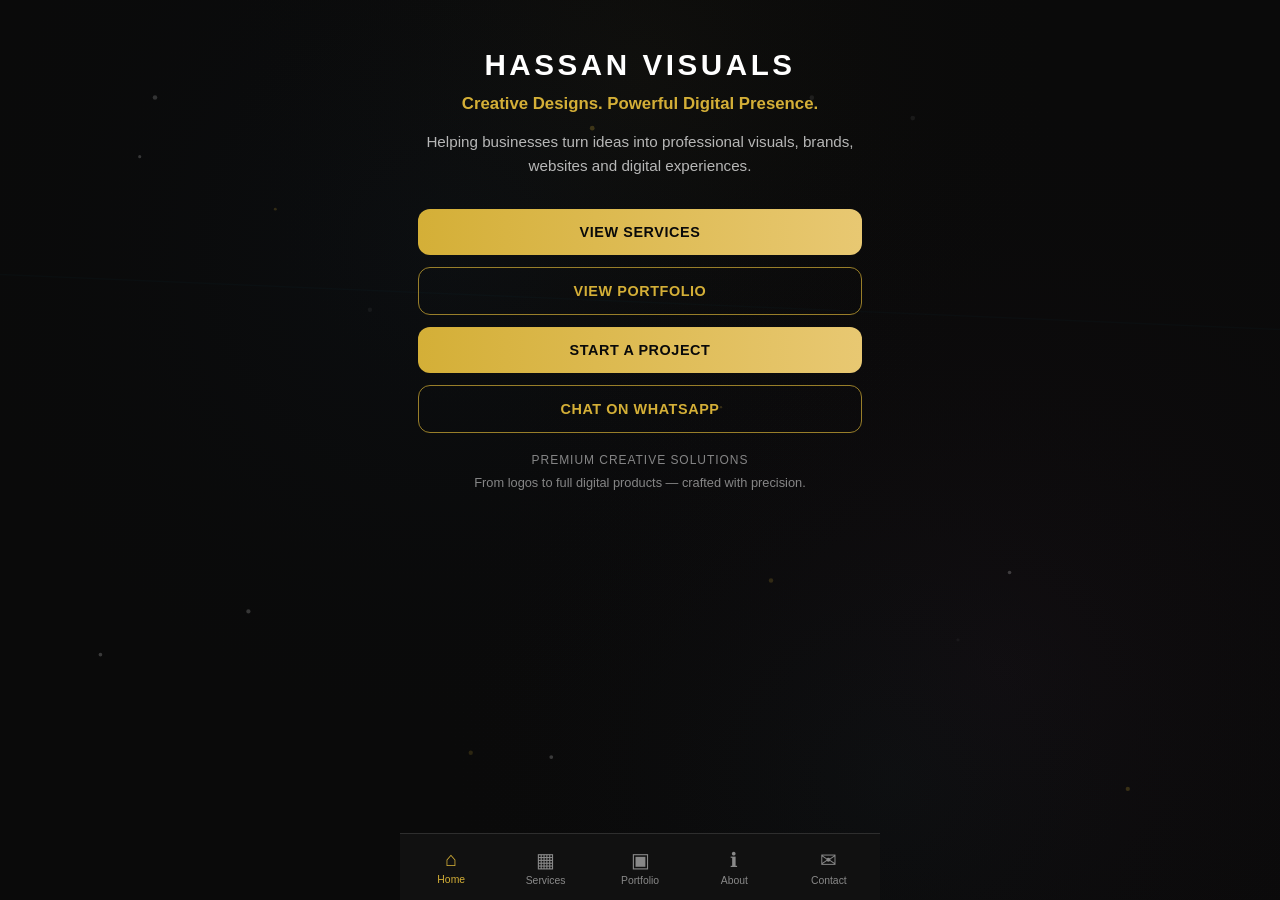
==== index.html @ 05813cd8 "Add files via upload" ====
<!DOCTYPE html>
<html lang="en">
<head>
<meta charset="UTF-8"/>
<meta name="viewport" content="width=device-width, initial-scale=1, maximum-scale=1, user-scalable=no, viewport-fit=cover"/>
<meta name="theme-color" content="#0A0A0A"/>
<meta name="apple-mobile-web-app-capable" content="yes"/>
<meta name="apple-mobile-web-app-status-bar-style" content="black-translucent"/>
<meta name="mobile-web-app-capable" content="yes"/>
<meta name="description" content="Hassan Visuals — Creative Designs. Powerful Digital Presence."/>
<title>Hassan Visuals</title>
<link rel="manifest" href="manifest.json"/>
<link rel="icon" href="data:image/svg+xml,<svg xmlns='http://www.w3.org/2000/svg' viewBox='0 0 100 100'><rect fill='%230A0A0A' width='100' height='100'/><text x='50' y='68' font-size='48' text-anchor='middle' fill='%23D4AF37' font-family='sans-serif' font-weight='bold'>HV</text></svg>"/>
<style>
*{box-sizing:border-box;margin:0;padding:0;-webkit-tap-highlight-color:transparent}
:root{
  --bg:#0A0A0A;--card:#1A1A1A;--elev:#222;--gold:#D4AF37;--gold-l:#E8C872;
  --cyan:#00D4FF;--white:#fff;--w90:rgba(255,255,255,.9);--w70:rgba(255,255,255,.7);
  --w50:rgba(255,255,255,.5);--w30:rgba(255,255,255,.3);--w12:rgba(255,255,255,.12);
  --wa:#25D366;--safe-b:env(safe-area-inset-bottom,0px);
}
html,body{height:100%;background:var(--bg);color:var(--white);font-family:-apple-system,BlinkMacSystemFont,'Segoe UI',Roboto,sans-serif;overflow:hidden}
#bg{position:fixed;inset:0;z-index:0;background:var(--bg)}
#app{position:relative;z-index:1;height:100%;display:flex;flex-direction:column;max-width:480px;margin:0 auto}
.screens{flex:1;overflow:hidden;position:relative}
.screen{position:absolute;inset:0;overflow-y:auto;overflow-x:hidden;-webkit-overflow-scrolling:touch;padding:20px 18px calc(88px + var(--safe-b));opacity:0;pointer-events:none;transform:translateX(12px);transition:opacity .28s ease,transform .28s ease}
.screen.active{opacity:1;pointer-events:auto;transform:translateX(0)}
.hero-title{font-size:1.85rem;font-weight:800;letter-spacing:.12em;text-align:center;margin-top:28px}
.hero-sub{color:var(--gold);text-align:center;font-weight:600;margin-top:12px;font-size:1.05rem}
.hero-desc{color:var(--w70);text-align:center;margin-top:16px;line-height:1.55;font-size:.95rem}
.btn-row{margin-top:32px;display:flex;flex-direction:column;gap:12px}
.btn{display:flex;align-items:center;justify-content:center;gap:8px;padding:15px 20px;border-radius:12px;font-weight:600;font-size:.9rem;letter-spacing:.04em;border:none;cursor:pointer;transition:transform .12s,opacity .15s;text-decoration:none;color:inherit}
.btn:active{transform:scale(.97)}
.btn-fill{background:linear-gradient(90deg,var(--gold),var(--gold-l));color:#0A0A0A}
.btn-outline{background:transparent;border:1px solid rgba(212,175,55,.7);color:var(--gold)}
.section-title{font-size:1.6rem;font-weight:700;margin-bottom:4px}
.section-sub{color:var(--w70);font-size:.9rem;margin-bottom:8px}
.accent-line{width:48px;height:3px;border-radius:2px;background:linear-gradient(90deg,var(--gold),var(--cyan));margin-bottom:16px}
.card{background:rgba(26,26,26,.92);border:1px solid var(--w12);border-radius:16px;padding:16px;margin-bottom:12px}
.svc-icon{width:48px;height:48px;border-radius:12px;background:rgba(212,175,55,.12);border:1px solid rgba(212,175,55,.3);display:flex;align-items:center;justify-content:center;font-size:1.35rem;flex-shrink:0}
.svc-head{display:flex;align-items:center;gap:14px;margin-bottom:10px}
.svc-name{font-weight:600;font-size:1.05rem}
.svc-desc{color:var(--w70);font-size:.88rem;line-height:1.45;margin-bottom:14px}
.chips{display:flex;gap:8px;overflow-x:auto;padding-bottom:8px;margin-bottom:12px;-webkit-overflow-scrolling:touch}
.chip{flex-shrink:0;padding:8px 14px;border-radius:20px;border:1px solid var(--w12);background:var(--card);color:var(--w70);font-size:.8rem;cursor:pointer}
.chip.on{border-color:var(--gold);background:rgba(212,175,55,.2);color:var(--gold)}
.grid{display:grid;grid-template-columns:1fr 1fr;gap:12px}
.p-card{border-radius:14px;border:1px solid var(--w12);overflow:hidden;background:var(--card)}
.p-thumb{aspect-ratio:1;display:flex;align-items:center;justify-content:center;font-size:1.6rem;font-weight:700;color:rgba(255,255,255,.22)}
.p-info{padding:10px 12px}
.p-title{font-size:.88rem;font-weight:500}
.p-cat{font-size:.75rem;color:var(--gold);margin-top:3px;opacity:.85}
.contact-header{text-align:center;padding:8px 8px 4px;margin-bottom:8px}
.contact-header h3{font-size:1.45rem;font-weight:700;letter-spacing:.02em}
.contact-header .role{color:var(--gold);font-weight:600;margin-top:6px;font-size:1rem}
.contact-header .loc{color:var(--w50);font-size:.88rem;margin-top:4px}
.contact-card{
  display:flex;align-items:center;gap:16px;
  padding:18px 18px;
  border-radius:18px;
  margin-bottom:14px;
  cursor:pointer;
  text-decoration:none;color:inherit;
  background:linear-gradient(145deg,rgba(28,28,28,.95),rgba(18,18,18,.98));
  border:1px solid rgba(255,255,255,.08);
  box-shadow:0 8px 24px rgba(0,0,0,.35), inset 0 1px 0 rgba(255,255,255,.04);
  transition:transform .15s ease, box-shadow .2s ease, border-color .2s ease;
}
.contact-card:active{transform:scale(.985)}
.contact-card.wa{border-color:rgba(37,211,102,.22);box-shadow:0 8px 28px rgba(0,0,0,.35),0 0 0 1px rgba(37,211,102,.08),inset 0 1px 0 rgba(255,255,255,.04)}
.contact-card.em{border-color:rgba(0,212,255,.2);box-shadow:0 8px 28px rgba(0,0,0,.35),0 0 0 1px rgba(0,212,255,.07),inset 0 1px 0 rgba(255,255,255,.04)}
.contact-card.tt{border-color:rgba(212,175,55,.2);box-shadow:0 8px 28px rgba(0,0,0,.35),0 0 0 1px rgba(212,175,55,.08),inset 0 1px 0 rgba(255,255,255,.04)}
.contact-card .ic{
  width:52px;height:52px;border-radius:16px;
  display:flex;align-items:center;justify-content:center;font-size:1.4rem;flex-shrink:0;
  box-shadow:inset 0 1px 0 rgba(255,255,255,.06);
}
.contact-card .ic.wa{background:linear-gradient(160deg,rgba(37,211,102,.2),rgba(37,211,102,.08));color:var(--wa)}
.contact-card .ic.em{background:linear-gradient(160deg,rgba(0,212,255,.18),rgba(0,212,255,.06));color:var(--cyan)}
.contact-card .ic.tt{background:linear-gradient(160deg,rgba(212,175,55,.2),rgba(212,175,55,.08));color:var(--gold)}
.contact-card .meta{flex:1;min-width:0}
.contact-card .meta .label{font-size:.72rem;letter-spacing:.06em;text-transform:uppercase;color:var(--w50);margin-bottom:3px}
.contact-card .meta .value{font-weight:560;font-size:.95rem;color:var(--w90);word-break:break-word}
.contact-card .go{font-size:.78rem;opacity:.85;flex-shrink:0;font-weight:500}
.contact-card.wa .go{color:var(--wa)}
.contact-card.em .go{color:var(--cyan)}
.contact-card.tt .go{color:var(--gold)}
.contact-note{text-align:center;font-size:.78rem;color:var(--w30);margin-top:6px;line-height:1.45}
.form-label{font-size:.8rem;color:var(--w50);margin-bottom:4px;margin-top:12px}
.form-input,.form-select,.form-area{
  width:100%;padding:12px 14px;border-radius:12px;border:1px solid var(--w12);
  background:var(--card);color:var(--white);font-size:1rem;outline:none
}
.form-input:focus,.form-select:focus,.form-area:focus{border-color:rgba(212,175,55,.7)}
.form-area{min-height:100px;resize:vertical}
.nav{
  position:fixed;bottom:0;left:0;right:0;max-width:480px;margin:0 auto;
  background:rgba(18,18,18,.96);border-top:1px solid var(--w12);
  display:flex;justify-content:space-around;padding:8px 4px calc(8px + var(--safe-b));z-index:50
}
.nav-item{flex:1;display:flex;flex-direction:column;align-items:center;gap:3px;padding:6px 2px;color:var(--w50);font-size:.65rem;background:none;border:none;cursor:pointer}
.nav-item.on{color:var(--gold)}
.nav-item span.ic{font-size:1.25rem}
.modal-bg{position:fixed;inset:0;background:rgba(0,0,0,.7);z-index:100;display:flex;align-items:center;justify-content:center;padding:20px;opacity:0;pointer-events:none;transition:opacity .25s}
.modal-bg.show{opacity:1;pointer-events:auto}
.modal{background:var(--elev);border:1px solid var(--w12);border-radius:20px;padding:24px;width:100%;max-width:360px;transform:scale(.95);transition:transform .25s}
.modal-bg.show .modal{transform:scale(1)}
.modal h3{text-align:center;color:var(--gold);font-size:1.25rem;margin:4px 0 8px}
.modal p{text-align:center;color:var(--w50);font-size:.85rem;margin-bottom:20px}
.opt{display:block;width:100%;padding:16px;border-radius:14px;text-align:center;font-weight:600;margin-bottom:10px;border:1px solid;cursor:pointer;text-decoration:none}
.opt-wa{background:rgba(18,140,126,.25);border-color:rgba(37,211,102,.5);color:var(--wa)}
.opt-em{background:rgba(0,212,255,.12);border-color:rgba(0,212,255,.45);color:var(--cyan)}
.close-x{position:absolute;top:12px;right:14px;background:none;border:none;color:var(--w50);font-size:1.4rem;cursor:pointer}
.tip{font-size:.75rem;color:var(--w30);margin:8px 0 12px;line-height:1.4}
.about-body{color:var(--w90);line-height:1.65;font-size:.95rem;white-space:pre-line}
.price-row{display:flex;justify-content:space-between;align-items:center;gap:12px;padding:14px 16px;border-radius:12px;border:1px solid var(--w12);background:rgba(26,26,26,.9);margin-bottom:10px}
.price-row span:last-child{color:var(--gold);font-size:.9rem;white-space:nowrap}
.success-box{text-align:center;padding:32px 20px}
.success-box h2{color:var(--gold);margin-bottom:12px}
.muted{color:var(--w50);font-size:.9rem;text-align:center;margin-top:8px}
.center{text-align:center}
.mt{margin-top:20px}
.gold{color:var(--gold)}
</style>
</head>
<body>
<canvas id="bg"></canvas>
<div id="app">
  <div class="screens">
    <!-- HOME -->
    <section id="home" class="screen active">
      <h1 class="hero-title">HASSAN VISUALS</h1>
      <p class="hero-sub">Creative Designs. Powerful Digital Presence.</p>
      <p class="hero-desc">Helping businesses turn ideas into professional visuals, brands, websites and digital experiences.</p>
      <div class="btn-row">
        <button class="btn btn-fill" onclick="go('services')">VIEW SERVICES</button>
        <button class="btn btn-outline" onclick="go('portfolio')">VIEW PORTFOLIO</button>
        <button class="btn btn-fill" onclick="go('project')">START A PROJECT</button>
        <a class="btn btn-outline" id="homeWa" href="#">CHAT ON WHATSAPP</a>
      </div>
      <p class="muted mt" style="letter-spacing:.08em;font-size:.75rem">PREMIUM CREATIVE SOLUTIONS</p>
      <p class="muted" style="font-size:.8rem">From logos to full digital products — crafted with precision.</p>
    </section>

    <!-- SERVICES -->
    <section id="services" class="screen">
      <h2 class="section-title">Services</h2>
      <p class="section-sub">Professional creative & digital solutions</p>
      <div class="accent-line"></div>
      <div id="svcList"></div>
    </section>

    <!-- PORTFOLIO -->
    <section id="portfolio" class="screen">
      <h2 class="section-title">Portfolio</h2>
      <p class="section-sub">Selected work — replace placeholders later</p>
      <div class="accent-line"></div>
      <div class="chips" id="chips"></div>
      <p class="tip">Tap a category to filter. You can later replace these placeholders with your real designs.</p>
      <div class="grid" id="pGrid"></div>
    </section>

    <!-- ABOUT -->
    <section id="about" class="screen">
      <h2 class="section-title">About</h2>
      <p class="section-sub">Who we are</p>
      <div class="accent-line"></div>
      <div class="card about-body" id="aboutText"></div>
      <h3 style="margin:24px 0 12px;font-size:1.15rem">Who We Help</h3>
      <div id="clients"></div>
      <p class="gold mt" style="font-weight:600">Based in Nigeria</p>
      <p class="muted">Led by Hassan</p>
      <button class="btn btn-outline mt" style="width:100%" onclick="go('pricing')">VIEW PRICING</button>
    </section>

    <!-- PRICING -->
    <section id="pricing" class="screen">
      <h2 class="section-title">Pricing</h2>
      <p class="section-sub">Contact for current rates</p>
      <div class="accent-line"></div>
      <p class="tip">No fixed prices shown yet. Message us for a quote tailored to your project.</p>
      <div id="priceList"></div>
      <button class="btn btn-fill mt" style="width:100%" onclick="go('project')">REQUEST A QUOTE</button>
    </section>

    <!-- CONTACT -->
    <section id="contact" class="screen">
      <h2 class="section-title">Contact</h2>
      <p class="section-sub">Let's work together</p>
      <div class="accent-line"></div>
      <div class="contact-header">
        <h3>Hassan Visuals</h3>
        <p class="role">Hassan</p>
        <p class="loc">Nigeria</p>
      </div>
      <div style="margin-top:22px" id="contactCards"></div>
      <p class="contact-note">Tap a card to open WhatsApp, Email or TikTok</p>
    </section>

    <!-- PROJECT -->
    <section id="project" class="screen">
      <h2 class="section-title">Start a Project</h2>
      <p class="section-sub">Tell us about your idea</p>
      <div class="accent-line"></div>
      <div id="formWrap">
        <label class="form-label">Name *</label>
        <input class="form-input" id="fName" placeholder="Your name"/>
        <label class="form-label">Business / Company Name</label>
        <input class="form-input" id="fBiz" placeholder="Optional"/>
        <label class="form-label">WhatsApp Number *</label>
        <input class="form-input" id="fWa" type="tel" placeholder="e.g. 0705..."/>
        <label class="form-label">Email *</label>
        <input class="form-input" id="fEmail" type="email" placeholder="you@email.com"/>
        <label class="form-label">Service Required *</label>
        <select class="form-select" id="fSvc"></select>
        <label class="form-label">Project Description *</label>
        <textarea class="form-area" id="fDesc" placeholder="Describe your project..."></textarea>
        <label class="form-label">Deadline</label>
        <input class="form-input" id="fDead" placeholder="e.g. 2 weeks"/>
        <label class="form-label">Budget</label>
        <input class="form-input" id="fBud" placeholder="Optional"/>
        <p class="tip">After you tap send, your email app will open with the details ready to send.</p>
        <button class="btn btn-fill" style="width:100%;margin-top:8px" onclick="submitProject()">SEND PROJECT REQUEST</button>
      </div>
      <div id="formSuccess" class="success-box" style="display:none">
        <h2>Request Ready</h2>
        <p style="color:var(--w70);line-height:1.5">Your project enquiry was prepared. Finish sending it from your email app. We will get back to you shortly.</p>
        <button class="btn btn-fill mt" style="width:100%" onclick="go('home');resetForm()">BACK TO HOME</button>
      </div>
    </section>
  </div>

  <nav class="nav">
    <button class="nav-item on" data-s="home" onclick="go('home')"><span class="ic">⌂</span>Home</button>
    <button class="nav-item" data-s="services" onclick="go('services')"><span class="ic">▦</span>Services</button>
    <button class="nav-item" data-s="portfolio" onclick="go('portfolio')"><span class="ic">▣</span>Portfolio</button>
    <button class="nav-item" data-s="about" onclick="go('about')"><span class="ic">ℹ</span>About</button>
    <button class="nav-item" data-s="contact" onclick="go('contact')"><span class="ic">✉</span>Contact</button>
  </nav>
</div>

<!-- Service request modal -->
<div class="modal-bg" id="modal" onclick="if(event.target===this)closeModal()">
  <div class="modal" style="position:relative">
    <button class="close-x" onclick="closeModal()">×</button>
    <p style="color:var(--w70);font-size:.9rem;text-align:center">Interested in</p>
    <h3 id="modalSvc">Service</h3>
    <p>Choose how you'd like to get in touch</p>
    <a class="opt opt-wa" id="modalWa" href="#">💬  CONTACT VIA WHATSAPP</a>
    <a class="opt opt-em" id="modalEm" href="#">📧  CONTACT VIA EMAIL</a>
  </div>
</div>

<script>
const WA = '2347053326235';
const WA_DISPLAY = '07053326235';
const EMAIL = 'hassanmotionsedit@gmail.com';
const TIKTOK = 'https://www.tiktok.com/@hinnmyer';

const SERVICES = [
  {name:'Graphic Design', desc:'Professional graphics that communicate your brand message with clarity and impact.', icon:'🎨'},
  {name:'Logo Design', desc:'Memorable, versatile logos that become the face of your brand.', icon:'✦'},
  {name:'Brand Identity', desc:'Complete visual systems — colors, typography, guidelines — for consistent branding.', icon:'◈'},
  {name:'Flyer Design', desc:'Eye-catching flyers designed to promote events, offers and campaigns effectively.', icon:'📄'},
  {name:'Social Media Designs', desc:'Scroll-stopping posts, stories and covers tailored for every platform.', icon:'📱'},
  {name:'Business Card Design', desc:'Elegant digital business cards that leave a lasting professional impression.', icon:'💳'},
  {name:'Banner & Roll-up Designs', desc:'High-impact banners and roll-ups for events, stores and exhibitions.', icon:'🖼'},
  {name:'Invitation Designs', desc:'Beautiful custom invitations for weddings, corporate events and celebrations.', icon:'✉'},
  {name:'Company Profile Design', desc:'Polished company profiles that present your business with authority.', icon:'🏢'},
  {name:'Website Design', desc:'Modern, conversion-focused website designs that look premium on every device.', icon:'🌐'},
  {name:'Website Development', desc:'Fast, responsive websites built to perform and scale with your business.', icon:'</>'},
  {name:'Mobile App Design & Development', desc:'Beautiful app interfaces and functional mobile experiences from concept to launch.', icon:'📲'},
  {name:'Digital Advertising Designs', desc:'Ad creatives optimized for Facebook, Instagram, Google and more.', icon:'📣'},
  {name:'Custom Creative Projects', desc:'Bespoke creative solutions tailored exactly to your unique vision.', icon:'★'}
];

const PORTFOLIO = [
  {t:'Brand Identity System',c:'Branding',col:'#1A3A5C'},
  {t:'Modern Logo Set',c:'Logos',col:'#6B2D5C'},
  {t:'Event Flyer Series',c:'Flyers',col:'#0D4F4F'},
  {t:'Social Media Kit',c:'Social Media',col:'#3A1A5C'},
  {t:'Corporate Website',c:'Websites',col:'#1A4A3A'},
  {t:'Mobile App UI',c:'Apps',col:'#4A2A1A'},
  {t:'Company Profile',c:'Corporate Designs',col:'#2A3A4A'},
  {t:'Product Graphics',c:'Graphic Design',col:'#4A1A3A'},
  {t:'Logo Concepts',c:'Logos',col:'#1A5C4A'},
  {t:'Campaign Creatives',c:'Social Media',col:'#5C3A1A'},
  {t:'Landing Page Design',c:'Websites',col:'#2A1A5C'},
  {t:'Business Stationery',c:'Corporate Designs',col:'#3A4A1A'}
];
const CATS = ['All','Graphic Design','Logos','Branding','Flyers','Social Media','Websites','Apps','Corporate Designs'];
const PRICES = ['Logo Design','Brand Identity','Flyer Design','Social Media Designs','Website Design','Website Development','Mobile App Design','Custom Projects'];

function waLink(msg){
  return 'https://wa.me/'+WA+'?text='+encodeURIComponent(msg||"Hi Hassan Visuals, I'd like to discuss a project with you.");
}
function emailLink(subj, body){
  return 'mailto:'+EMAIL+'?subject='+encodeURIComponent(subj||'Project Enquiry – Hassan Visuals')+'&body='+encodeURIComponent(body||'');
}

document.getElementById('homeWa').href = waLink();

// Services
const svcList = document.getElementById('svcList');
SERVICES.forEach(s=>{
  const d=document.createElement('div');
  d.className='card';
  d.innerHTML=`<div class="svc-head"><div class="svc-icon">${s.icon}</div><div class="svc-name">${s.name}</div></div>
    <p class="svc-desc">${s.desc}</p>
    <button class="btn btn-fill" style="width:100%" data-svc="${s.name}">Request This Service</button>`;
  d.querySelector('button').onclick=()=>openModal(s.name);
  svcList.appendChild(d);
});

// Portfolio
let cat='All';
const chips=document.getElementById('chips');
CATS.forEach(c=>{
  const b=document.createElement('button');
  b.className='chip'+(c==='All'?' on':'');
  b.textContent=c;
  b.onclick=()=>{cat=c;document.querySelectorAll('.chip').forEach(x=>x.classList.remove('on'));b.classList.add('on');renderP();};
  chips.appendChild(b);
});
function renderP(){
  const g=document.getElementById('pGrid');
  g.innerHTML='';
  PORTFOLIO.filter(p=>cat==='All'||p.c===cat).forEach(p=>{
    const el=document.createElement('div');
    el.className='p-card';
    el.innerHTML=`<div class="p-thumb" style="background:linear-gradient(180deg,${p.col}b3,${p.col}59,#0A0A0Ae6)">${p.c.slice(0,2).toUpperCase()}</div>
      <div class="p-info"><div class="p-title">${p.t}</div><div class="p-cat">${p.c}</div></div>`;
    g.appendChild(el);
  });
}
renderP();

// About
document.getElementById('aboutText').textContent =
`Hassan Visuals is a professional creative and digital solutions brand dedicated to helping businesses, organizations and individuals build a stronger visual and digital presence.

We specialize in turning ideas into polished graphics, memorable brands, high-performing websites and complete digital experiences.

Whether you are a startup needing a logo and identity, a growing business ready for a new website, or an established company seeking consistent marketing creatives — we deliver premium work that elevates your image and communicates your value clearly.

Our focus is quality, clarity and results. Every project is handled with attention to detail and a commitment to making your brand look and feel professional.`;
const clients=['Startups building their first brand identity','Growing businesses needing consistent marketing visuals','Companies launching or redesigning websites & apps','Organizations requiring professional corporate materials','Individuals with custom creative projects'];
document.getElementById('clients').innerHTML=clients.map(c=>`<div style="display:flex;gap:10px;margin:8px 0;color:var(--w70);font-size:.9rem"><span style="color:var(--gold)">▸</span><span>${c}</span></div>`).join('');

// Pricing
document.getElementById('priceList').innerHTML=PRICES.map(n=>`<div class="price-row"><span>${n}</span><span>Contact for quote</span></div>`).join('');

// Contact cards
document.getElementById('contactCards').innerHTML=`
  <a class="contact-card wa" href="${waLink()}">
    <div class="ic wa">💬</div>
    <div class="meta"><div class="label">WhatsApp</div><div class="value">${WA_DISPLAY}</div></div>
    <span class="go">Open →</span>
  </a>
  <a class="contact-card em" href="${emailLink()}">
    <div class="ic em">📧</div>
    <div class="meta"><div class="label">Email</div><div class="value">${EMAIL}</div></div>
    <span class="go">Open →</span>
  </a>
  <a class="contact-card tt" href="${TIKTOK}" target="_blank" rel="noopener">
    <div class="ic tt">♪</div>
    <div class="meta"><div class="label">TikTok</div><div class="value">@hinnmyer</div></div>
    <span class="go">Open →</span>
  </a>`;

// Project form services
const fSvc=document.getElementById('fSvc');
SERVICES.forEach(s=>{const o=document.createElement('option');o.value=s.name;o.textContent=s.name;fSvc.appendChild(o);});

function submitProject(){
  const name=document.getElementById('fName').value.trim();
  const biz=document.getElementById('fBiz').value.trim();
  const wa=document.getElementById('fWa').value.trim();
  const em=document.getElementById('fEmail').value.trim();
  const svc=fSvc.value;
  const desc=document.getElementById('fDesc').value.trim();
  const dead=document.getElementById('fDead').value.trim();
  const bud=document.getElementById('fBud').value.trim();
  if(!name||!wa||!em||!desc){alert('Please fill in Name, WhatsApp, Email and Description.');return;}
  const body=`New Project Request from Hassan Visuals App

Name: ${name}
Business/Company: ${biz}
WhatsApp: ${wa}
Email: ${em}
Service Required: ${svc}
Project Description: ${desc}
Deadline: ${dead}
Budget: ${bud}

---
Sent via Hassan Visuals`;
  window.location.href=emailLink('New Project Request – '+svc, body);
  document.getElementById('formWrap').style.display='none';
  document.getElementById('formSuccess').style.display='block';
}
function resetForm(){
  document.getElementById('formWrap').style.display='block';
  document.getElementById('formSuccess').style.display='none';
  ['fName','fBiz','fWa','fEmail','fDesc','fDead','fBud'].forEach(id=>document.getElementById(id).value='');
}

function openModal(name){
  document.getElementById('modalSvc').textContent=name;
  const msg=`Hi Hassan Visuals, I'm interested in your ${name} service. I'd like to discuss my project with you.`;
  document.getElementById('modalWa').href=waLink(msg);
  const body=`Hi Hassan Visuals,

I'm interested in your ${name} service and I'd like to discuss my project with you.

Business/Name:
Project details:
Preferred deadline:

Thank you.`;
  document.getElementById('modalEm').href=emailLink('Project Enquiry – '+name, body);
  document.getElementById('modal').classList.add('show');
}
function closeModal(){document.getElementById('modal').classList.remove('show');}

function go(id){
  document.querySelectorAll('.screen').forEach(s=>s.classList.remove('active'));
  document.getElementById(id).classList.add('active');
  document.querySelectorAll('.nav-item').forEach(n=>{
    n.classList.toggle('on', n.dataset.s===id || (id==='pricing'&&n.dataset.s==='about') || (id==='project'&&n.dataset.s==='home'));
  });
  document.getElementById(id).scrollTop=0;
}

// Animated background
(function(){
  const c=document.getElementById('bg'),x=c.getContext('2d');
  let w,h,t=0;
  function resize(){w=c.width=window.innerWidth;h=c.height=window.innerHeight;}
  resize();window.addEventListener('resize',resize);
  const particles=[];
  for(let i=0;i<18;i++)particles.push({x:Math.random(),y:Math.random(),r:1+Math.random()*1.5,gold:i%3===0});
  function orb(cx,cy,r,col){
    const g=x.createRadialGradient(cx,cy,0,cx,cy,r);
    g.addColorStop(0,col);g.addColorStop(1,'transparent');
    x.fillStyle=g;x.beginPath();x.arc(cx,cy,r,0,Math.PI*2);x.fill();
  }
  function frame(){
    t+=0.004;x.fillStyle='#0A0A0A';x.fillRect(0,0,w,h);
    const pulse=0.4+0.3*Math.sin(t*1.2);
    orb(w*(0.2+0.15*Math.cos(t)),h*(0.25+0.1*Math.sin(t)),w*0.45,`rgba(26,58,92,${0.18*pulse})`);
    orb(w*(0.75+0.12*Math.sin(t*1.2)),h*(0.6+0.15*Math.cos(t*1.2)),w*0.5,`rgba(107,45,92,${0.15*pulse})`);
    orb(w*(0.5+0.2*Math.cos(t*0.8)),h*(0.85+0.08*Math.sin(t*0.8)),w*0.4,`rgba(13,79,79,${0.12*pulse})`);
    orb(w*0.5,h*0.08,w*0.35,`rgba(212,175,55,${0.06*pulse})`);
    x.strokeStyle=`rgba(0,212,255,${0.04*pulse})`;x.lineWidth=1.5;
    x.beginPath();x.moveTo(0,h*0.3+20*Math.sin(t));x.lineTo(w,h*0.35+15*Math.cos(t*1.2));x.stroke();
    particles.forEach((p,i)=>{
      const py=p.y*h+8*Math.sin(t*2+i);
      x.fillStyle=p.gold?`rgba(212,175,55,${0.2+0.1*Math.sin(t+i)})`:`rgba(255,255,255,${0.12+0.08*Math.sin(t+i)})`;
      x.beginPath();x.arc(p.x*w,py,p.r,0,Math.PI*2);x.fill();
    });
    requestAnimationFrame(frame);
  }
  frame();
})();

// Service worker for offline / install feel (optional)
if('serviceWorker' in navigator){
  navigator.serviceWorker.register('sw.js').catch(()=>{});
}
</script>
</body>
</html>
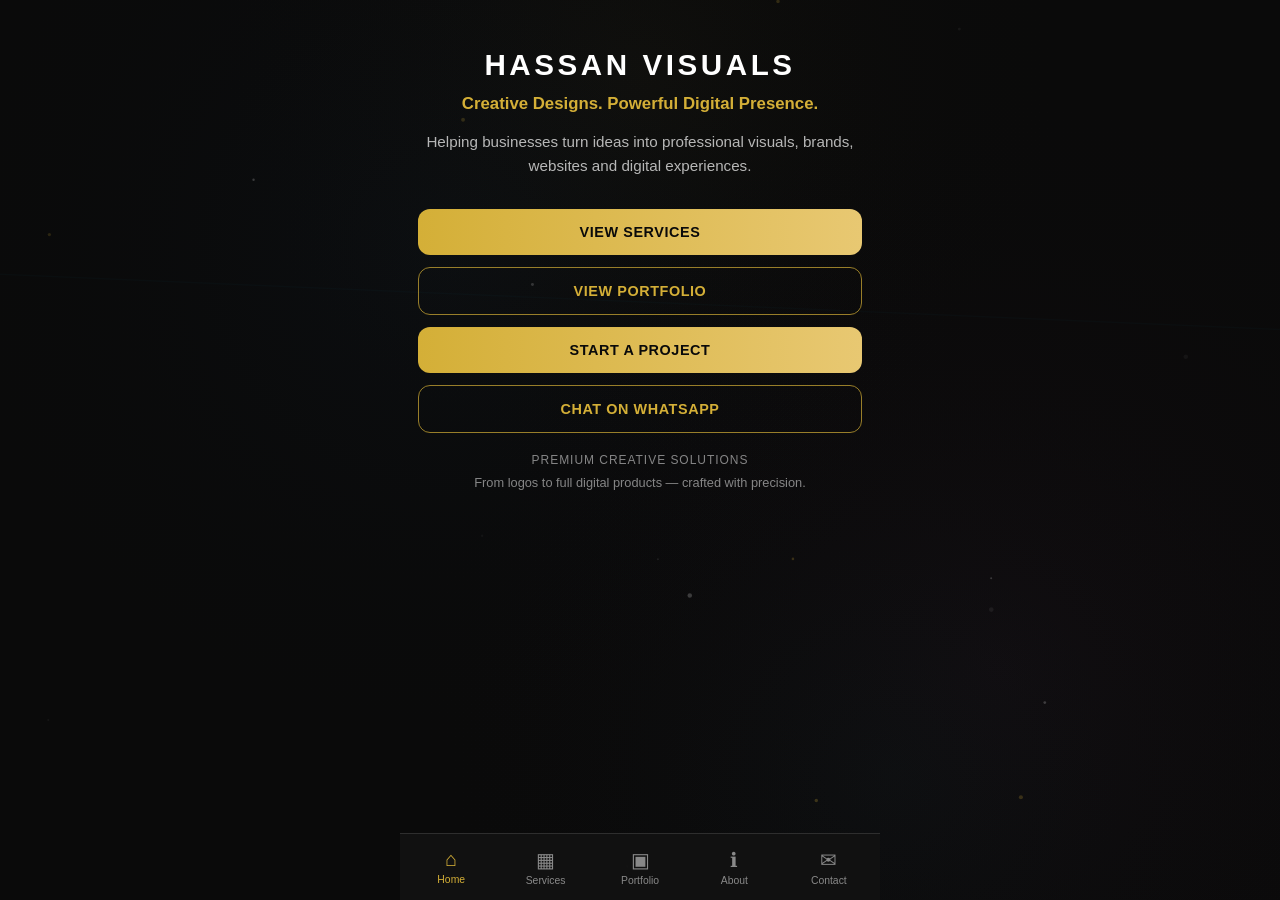
==== commit d502eec7: "Update index.html" ====
--- a/index.html
+++ b/index.html
@@ -1,6 +1,6 @@
 <!DOCTYPE html>
 <html lang="en">
-<head>
+<head><meta name="google-site-verification" content="3lC0XQbS8C72iPKMv3j_2i5n11M15iIiSpZZYS2M570" />
 <meta charset="UTF-8"/>
 <meta name="viewport" content="width=device-width, initial-scale=1, maximum-scale=1, user-scalable=no, viewport-fit=cover"/>
 <meta name="theme-color" content="#0A0A0A"/>
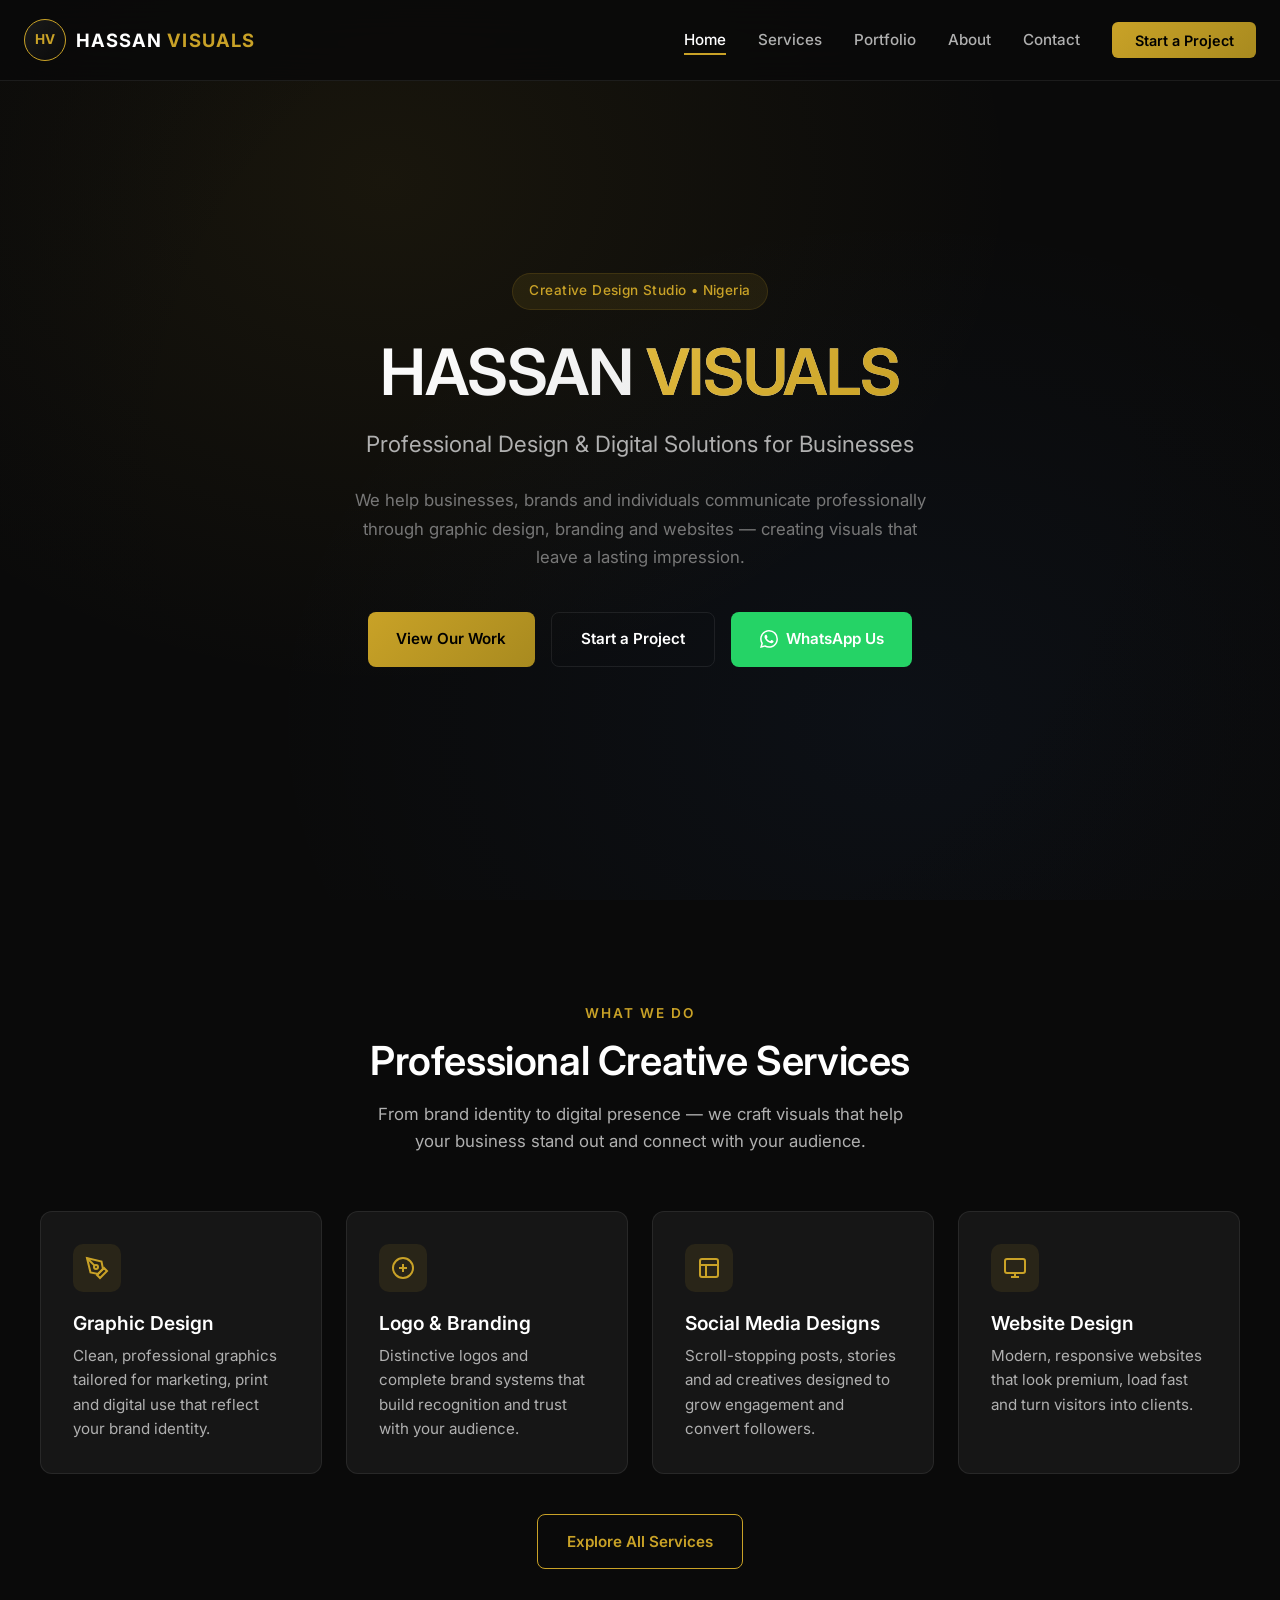
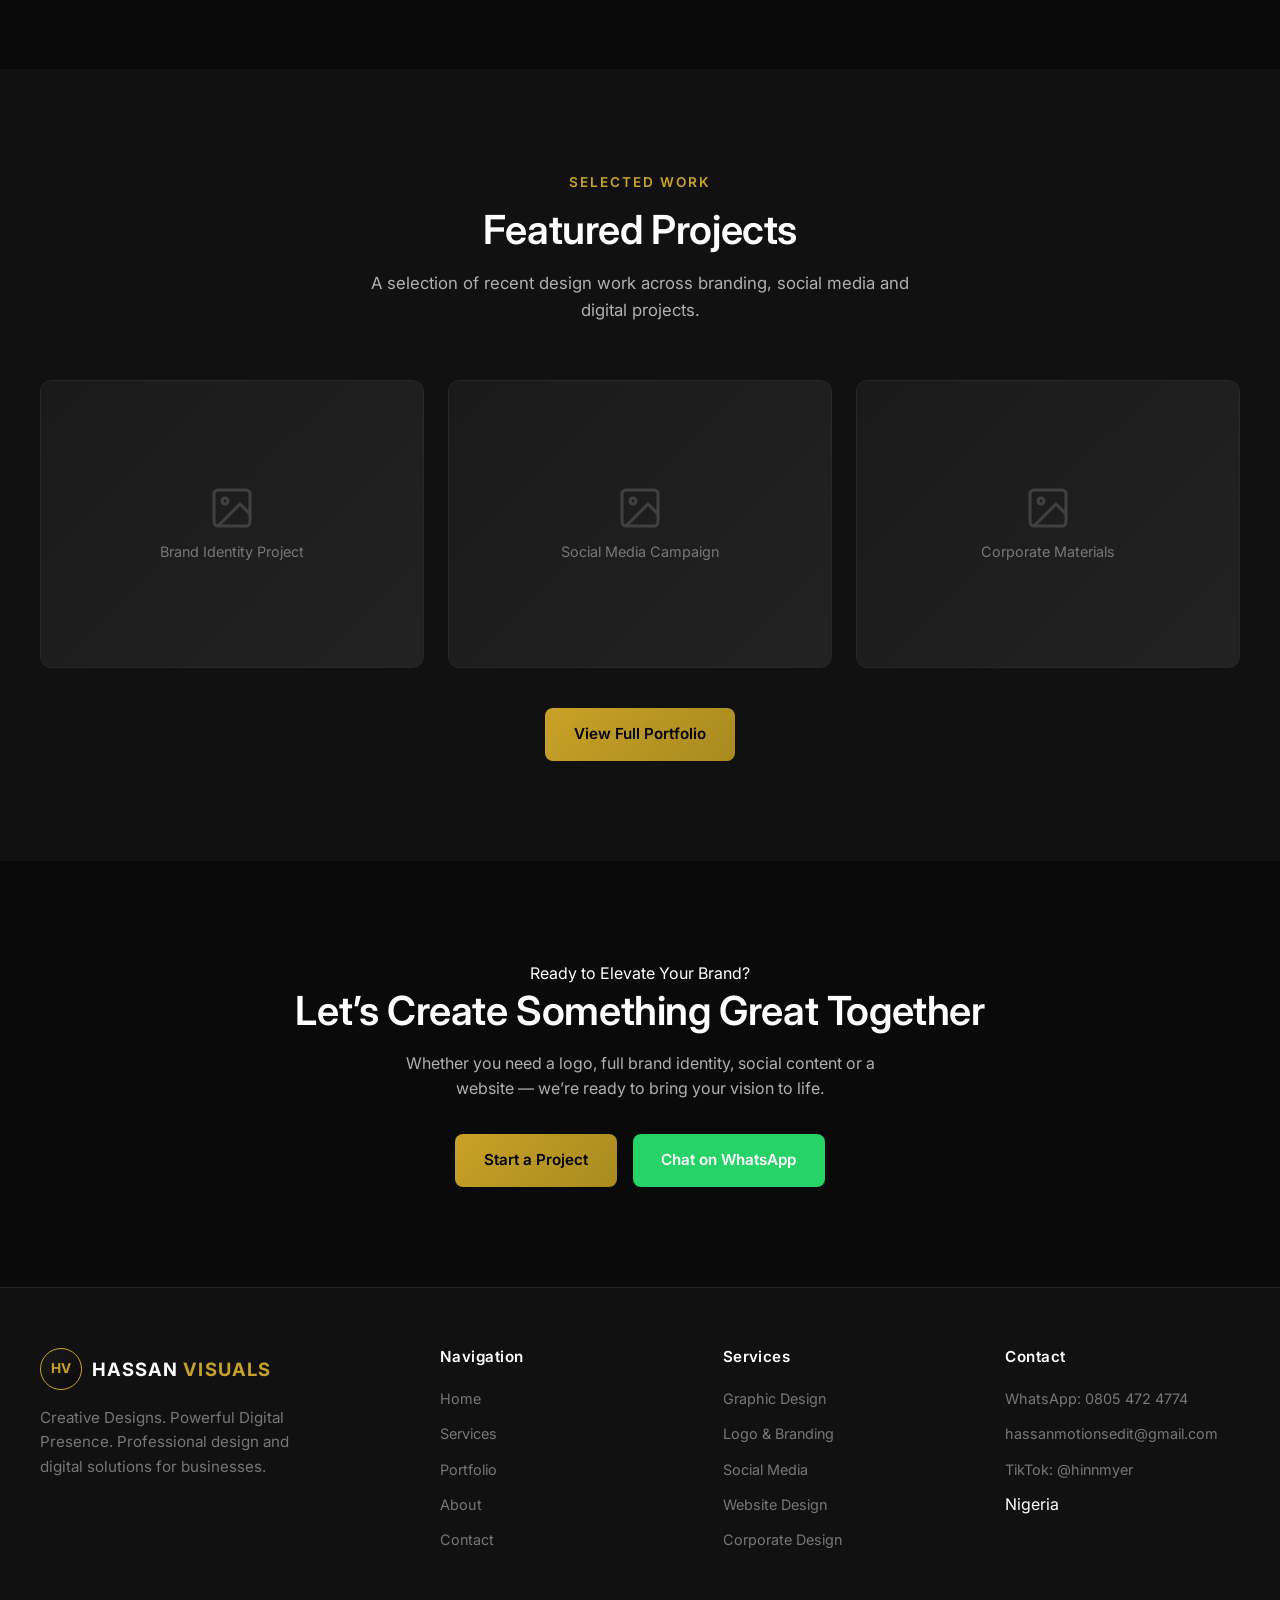
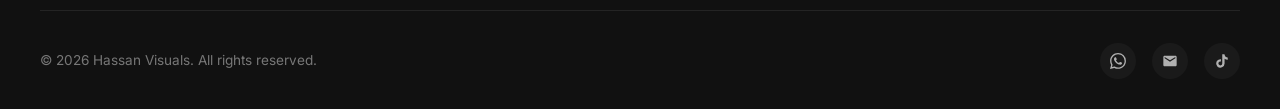
==== commit 5bdb190e: "Add files via upload" ====
--- a/index.html
+++ b/index.html
@@ -1,473 +1,222 @@
 <!DOCTYPE html>
 <html lang="en">
-<head><meta name="google-site-verification" content="3lC0XQbS8C72iPKMv3j_2i5n11M15iIiSpZZYS2M570" />
-<meta charset="UTF-8"/>
-<meta name="viewport" content="width=device-width, initial-scale=1, maximum-scale=1, user-scalable=no, viewport-fit=cover"/>
-<meta name="theme-color" content="#0A0A0A"/>
-<meta name="apple-mobile-web-app-capable" content="yes"/>
-<meta name="apple-mobile-web-app-status-bar-style" content="black-translucent"/>
-<meta name="mobile-web-app-capable" content="yes"/>
-<meta name="description" content="Hassan Visuals — Creative Designs. Powerful Digital Presence."/>
-<title>Hassan Visuals</title>
-<link rel="manifest" href="manifest.json"/>
-<link rel="icon" href="data:image/svg+xml,<svg xmlns='http://www.w3.org/2000/svg' viewBox='0 0 100 100'><rect fill='%230A0A0A' width='100' height='100'/><text x='50' y='68' font-size='48' text-anchor='middle' fill='%23D4AF37' font-family='sans-serif' font-weight='bold'>HV</text></svg>"/>
-<style>
-*{box-sizing:border-box;margin:0;padding:0;-webkit-tap-highlight-color:transparent}
-:root{
-  --bg:#0A0A0A;--card:#1A1A1A;--elev:#222;--gold:#D4AF37;--gold-l:#E8C872;
-  --cyan:#00D4FF;--white:#fff;--w90:rgba(255,255,255,.9);--w70:rgba(255,255,255,.7);
-  --w50:rgba(255,255,255,.5);--w30:rgba(255,255,255,.3);--w12:rgba(255,255,255,.12);
-  --wa:#25D366;--safe-b:env(safe-area-inset-bottom,0px);
-}
-html,body{height:100%;background:var(--bg);color:var(--white);font-family:-apple-system,BlinkMacSystemFont,'Segoe UI',Roboto,sans-serif;overflow:hidden}
-#bg{position:fixed;inset:0;z-index:0;background:var(--bg)}
-#app{position:relative;z-index:1;height:100%;display:flex;flex-direction:column;max-width:480px;margin:0 auto}
-.screens{flex:1;overflow:hidden;position:relative}
-.screen{position:absolute;inset:0;overflow-y:auto;overflow-x:hidden;-webkit-overflow-scrolling:touch;padding:20px 18px calc(88px + var(--safe-b));opacity:0;pointer-events:none;transform:translateX(12px);transition:opacity .28s ease,transform .28s ease}
-.screen.active{opacity:1;pointer-events:auto;transform:translateX(0)}
-.hero-title{font-size:1.85rem;font-weight:800;letter-spacing:.12em;text-align:center;margin-top:28px}
-.hero-sub{color:var(--gold);text-align:center;font-weight:600;margin-top:12px;font-size:1.05rem}
-.hero-desc{color:var(--w70);text-align:center;margin-top:16px;line-height:1.55;font-size:.95rem}
-.btn-row{margin-top:32px;display:flex;flex-direction:column;gap:12px}
-.btn{display:flex;align-items:center;justify-content:center;gap:8px;padding:15px 20px;border-radius:12px;font-weight:600;font-size:.9rem;letter-spacing:.04em;border:none;cursor:pointer;transition:transform .12s,opacity .15s;text-decoration:none;color:inherit}
-.btn:active{transform:scale(.97)}
-.btn-fill{background:linear-gradient(90deg,var(--gold),var(--gold-l));color:#0A0A0A}
-.btn-outline{background:transparent;border:1px solid rgba(212,175,55,.7);color:var(--gold)}
-.section-title{font-size:1.6rem;font-weight:700;margin-bottom:4px}
-.section-sub{color:var(--w70);font-size:.9rem;margin-bottom:8px}
-.accent-line{width:48px;height:3px;border-radius:2px;background:linear-gradient(90deg,var(--gold),var(--cyan));margin-bottom:16px}
-.card{background:rgba(26,26,26,.92);border:1px solid var(--w12);border-radius:16px;padding:16px;margin-bottom:12px}
-.svc-icon{width:48px;height:48px;border-radius:12px;background:rgba(212,175,55,.12);border:1px solid rgba(212,175,55,.3);display:flex;align-items:center;justify-content:center;font-size:1.35rem;flex-shrink:0}
-.svc-head{display:flex;align-items:center;gap:14px;margin-bottom:10px}
-.svc-name{font-weight:600;font-size:1.05rem}
-.svc-desc{color:var(--w70);font-size:.88rem;line-height:1.45;margin-bottom:14px}
-.chips{display:flex;gap:8px;overflow-x:auto;padding-bottom:8px;margin-bottom:12px;-webkit-overflow-scrolling:touch}
-.chip{flex-shrink:0;padding:8px 14px;border-radius:20px;border:1px solid var(--w12);background:var(--card);color:var(--w70);font-size:.8rem;cursor:pointer}
-.chip.on{border-color:var(--gold);background:rgba(212,175,55,.2);color:var(--gold)}
-.grid{display:grid;grid-template-columns:1fr 1fr;gap:12px}
-.p-card{border-radius:14px;border:1px solid var(--w12);overflow:hidden;background:var(--card)}
-.p-thumb{aspect-ratio:1;display:flex;align-items:center;justify-content:center;font-size:1.6rem;font-weight:700;color:rgba(255,255,255,.22)}
-.p-info{padding:10px 12px}
-.p-title{font-size:.88rem;font-weight:500}
-.p-cat{font-size:.75rem;color:var(--gold);margin-top:3px;opacity:.85}
-.contact-header{text-align:center;padding:8px 8px 4px;margin-bottom:8px}
-.contact-header h3{font-size:1.45rem;font-weight:700;letter-spacing:.02em}
-.contact-header .role{color:var(--gold);font-weight:600;margin-top:6px;font-size:1rem}
-.contact-header .loc{color:var(--w50);font-size:.88rem;margin-top:4px}
-.contact-card{
-  display:flex;align-items:center;gap:16px;
-  padding:18px 18px;
-  border-radius:18px;
-  margin-bottom:14px;
-  cursor:pointer;
-  text-decoration:none;color:inherit;
-  background:linear-gradient(145deg,rgba(28,28,28,.95),rgba(18,18,18,.98));
-  border:1px solid rgba(255,255,255,.08);
-  box-shadow:0 8px 24px rgba(0,0,0,.35), inset 0 1px 0 rgba(255,255,255,.04);
-  transition:transform .15s ease, box-shadow .2s ease, border-color .2s ease;
-}
-.contact-card:active{transform:scale(.985)}
-.contact-card.wa{border-color:rgba(37,211,102,.22);box-shadow:0 8px 28px rgba(0,0,0,.35),0 0 0 1px rgba(37,211,102,.08),inset 0 1px 0 rgba(255,255,255,.04)}
-.contact-card.em{border-color:rgba(0,212,255,.2);box-shadow:0 8px 28px rgba(0,0,0,.35),0 0 0 1px rgba(0,212,255,.07),inset 0 1px 0 rgba(255,255,255,.04)}
-.contact-card.tt{border-color:rgba(212,175,55,.2);box-shadow:0 8px 28px rgba(0,0,0,.35),0 0 0 1px rgba(212,175,55,.08),inset 0 1px 0 rgba(255,255,255,.04)}
-.contact-card .ic{
-  width:52px;height:52px;border-radius:16px;
-  display:flex;align-items:center;justify-content:center;font-size:1.4rem;flex-shrink:0;
-  box-shadow:inset 0 1px 0 rgba(255,255,255,.06);
-}
-.contact-card .ic.wa{background:linear-gradient(160deg,rgba(37,211,102,.2),rgba(37,211,102,.08));color:var(--wa)}
-.contact-card .ic.em{background:linear-gradient(160deg,rgba(0,212,255,.18),rgba(0,212,255,.06));color:var(--cyan)}
-.contact-card .ic.tt{background:linear-gradient(160deg,rgba(212,175,55,.2),rgba(212,175,55,.08));color:var(--gold)}
-.contact-card .meta{flex:1;min-width:0}
-.contact-card .meta .label{font-size:.72rem;letter-spacing:.06em;text-transform:uppercase;color:var(--w50);margin-bottom:3px}
-.contact-card .meta .value{font-weight:560;font-size:.95rem;color:var(--w90);word-break:break-word}
-.contact-card .go{font-size:.78rem;opacity:.85;flex-shrink:0;font-weight:500}
-.contact-card.wa .go{color:var(--wa)}
-.contact-card.em .go{color:var(--cyan)}
-.contact-card.tt .go{color:var(--gold)}
-.contact-note{text-align:center;font-size:.78rem;color:var(--w30);margin-top:6px;line-height:1.45}
-.form-label{font-size:.8rem;color:var(--w50);margin-bottom:4px;margin-top:12px}
-.form-input,.form-select,.form-area{
-  width:100%;padding:12px 14px;border-radius:12px;border:1px solid var(--w12);
-  background:var(--card);color:var(--white);font-size:1rem;outline:none
-}
-.form-input:focus,.form-select:focus,.form-area:focus{border-color:rgba(212,175,55,.7)}
-.form-area{min-height:100px;resize:vertical}
-.nav{
-  position:fixed;bottom:0;left:0;right:0;max-width:480px;margin:0 auto;
-  background:rgba(18,18,18,.96);border-top:1px solid var(--w12);
-  display:flex;justify-content:space-around;padding:8px 4px calc(8px + var(--safe-b));z-index:50
-}
-.nav-item{flex:1;display:flex;flex-direction:column;align-items:center;gap:3px;padding:6px 2px;color:var(--w50);font-size:.65rem;background:none;border:none;cursor:pointer}
-.nav-item.on{color:var(--gold)}
-.nav-item span.ic{font-size:1.25rem}
-.modal-bg{position:fixed;inset:0;background:rgba(0,0,0,.7);z-index:100;display:flex;align-items:center;justify-content:center;padding:20px;opacity:0;pointer-events:none;transition:opacity .25s}
-.modal-bg.show{opacity:1;pointer-events:auto}
-.modal{background:var(--elev);border:1px solid var(--w12);border-radius:20px;padding:24px;width:100%;max-width:360px;transform:scale(.95);transition:transform .25s}
-.modal-bg.show .modal{transform:scale(1)}
-.modal h3{text-align:center;color:var(--gold);font-size:1.25rem;margin:4px 0 8px}
-.modal p{text-align:center;color:var(--w50);font-size:.85rem;margin-bottom:20px}
-.opt{display:block;width:100%;padding:16px;border-radius:14px;text-align:center;font-weight:600;margin-bottom:10px;border:1px solid;cursor:pointer;text-decoration:none}
-.opt-wa{background:rgba(18,140,126,.25);border-color:rgba(37,211,102,.5);color:var(--wa)}
-.opt-em{background:rgba(0,212,255,.12);border-color:rgba(0,212,255,.45);color:var(--cyan)}
-.close-x{position:absolute;top:12px;right:14px;background:none;border:none;color:var(--w50);font-size:1.4rem;cursor:pointer}
-.tip{font-size:.75rem;color:var(--w30);margin:8px 0 12px;line-height:1.4}
-.about-body{color:var(--w90);line-height:1.65;font-size:.95rem;white-space:pre-line}
-.price-row{display:flex;justify-content:space-between;align-items:center;gap:12px;padding:14px 16px;border-radius:12px;border:1px solid var(--w12);background:rgba(26,26,26,.9);margin-bottom:10px}
-.price-row span:last-child{color:var(--gold);font-size:.9rem;white-space:nowrap}
-.success-box{text-align:center;padding:32px 20px}
-.success-box h2{color:var(--gold);margin-bottom:12px}
-.muted{color:var(--w50);font-size:.9rem;text-align:center;margin-top:8px}
-.center{text-align:center}
-.mt{margin-top:20px}
-.gold{color:var(--gold)}
-</style>
+<head>
+  <meta charset="UTF-8">
+  <meta name="viewport" content="width=device-width, initial-scale=1.0">
+  <meta name="description" content="Hassan Visuals - Professional Design & Digital Solutions for Businesses. Graphic design, branding, websites and more.">
+  <title>Hassan Visuals | Creative Designs. Powerful Digital Presence.</title>
+  <link rel="preconnect" href="https://fonts.googleapis.com">
+  <link rel="preconnect" href="https://fonts.gstatic.com" crossorigin>
+  <link href="https://fonts.googleapis.com/css2?family=Inter:wght@400;500;600;700&family=Playfair+Display:wght@600;700&display=swap" rel="stylesheet">
+  <link rel="stylesheet" href="styles.css">
 </head>
 <body>
-<canvas id="bg"></canvas>
-<div id="app">
-  <div class="screens">
-    <!-- HOME -->
-    <section id="home" class="screen active">
-      <h1 class="hero-title">HASSAN VISUALS</h1>
-      <p class="hero-sub">Creative Designs. Powerful Digital Presence.</p>
-      <p class="hero-desc">Helping businesses turn ideas into professional visuals, brands, websites and digital experiences.</p>
-      <div class="btn-row">
-        <button class="btn btn-fill" onclick="go('services')">VIEW SERVICES</button>
-        <button class="btn btn-outline" onclick="go('portfolio')">VIEW PORTFOLIO</button>
-        <button class="btn btn-fill" onclick="go('project')">START A PROJECT</button>
-        <a class="btn btn-outline" id="homeWa" href="#">CHAT ON WHATSAPP</a>
-      </div>
-      <p class="muted mt" style="letter-spacing:.08em;font-size:.75rem">PREMIUM CREATIVE SOLUTIONS</p>
-      <p class="muted" style="font-size:.8rem">From logos to full digital products — crafted with precision.</p>
-    </section>
-
-    <!-- SERVICES -->
-    <section id="services" class="screen">
-      <h2 class="section-title">Services</h2>
-      <p class="section-sub">Professional creative & digital solutions</p>
-      <div class="accent-line"></div>
-      <div id="svcList"></div>
-    </section>
-
-    <!-- PORTFOLIO -->
-    <section id="portfolio" class="screen">
-      <h2 class="section-title">Portfolio</h2>
-      <p class="section-sub">Selected work — replace placeholders later</p>
-      <div class="accent-line"></div>
-      <div class="chips" id="chips"></div>
-      <p class="tip">Tap a category to filter. You can later replace these placeholders with your real designs.</p>
-      <div class="grid" id="pGrid"></div>
-    </section>
-
-    <!-- ABOUT -->
-    <section id="about" class="screen">
-      <h2 class="section-title">About</h2>
-      <p class="section-sub">Who we are</p>
-      <div class="accent-line"></div>
-      <div class="card about-body" id="aboutText"></div>
-      <h3 style="margin:24px 0 12px;font-size:1.15rem">Who We Help</h3>
-      <div id="clients"></div>
-      <p class="gold mt" style="font-weight:600">Based in Nigeria</p>
-      <p class="muted">Led by Hassan</p>
-      <button class="btn btn-outline mt" style="width:100%" onclick="go('pricing')">VIEW PRICING</button>
-    </section>
-
-    <!-- PRICING -->
-    <section id="pricing" class="screen">
-      <h2 class="section-title">Pricing</h2>
-      <p class="section-sub">Contact for current rates</p>
-      <div class="accent-line"></div>
-      <p class="tip">No fixed prices shown yet. Message us for a quote tailored to your project.</p>
-      <div id="priceList"></div>
-      <button class="btn btn-fill mt" style="width:100%" onclick="go('project')">REQUEST A QUOTE</button>
-    </section>
-
-    <!-- CONTACT -->
-    <section id="contact" class="screen">
-      <h2 class="section-title">Contact</h2>
-      <p class="section-sub">Let's work together</p>
-      <div class="accent-line"></div>
-      <div class="contact-header">
-        <h3>Hassan Visuals</h3>
-        <p class="role">Hassan</p>
-        <p class="loc">Nigeria</p>
-      </div>
-      <div style="margin-top:22px" id="contactCards"></div>
-      <p class="contact-note">Tap a card to open WhatsApp, Email or TikTok</p>
-    </section>
-
-    <!-- PROJECT -->
-    <section id="project" class="screen">
-      <h2 class="section-title">Start a Project</h2>
-      <p class="section-sub">Tell us about your idea</p>
-      <div class="accent-line"></div>
-      <div id="formWrap">
-        <label class="form-label">Name *</label>
-        <input class="form-input" id="fName" placeholder="Your name"/>
-        <label class="form-label">Business / Company Name</label>
-        <input class="form-input" id="fBiz" placeholder="Optional"/>
-        <label class="form-label">WhatsApp Number *</label>
-        <input class="form-input" id="fWa" type="tel" placeholder="e.g. 0705..."/>
-        <label class="form-label">Email *</label>
-        <input class="form-input" id="fEmail" type="email" placeholder="you@email.com"/>
-        <label class="form-label">Service Required *</label>
-        <select class="form-select" id="fSvc"></select>
-        <label class="form-label">Project Description *</label>
-        <textarea class="form-area" id="fDesc" placeholder="Describe your project..."></textarea>
-        <label class="form-label">Deadline</label>
-        <input class="form-input" id="fDead" placeholder="e.g. 2 weeks"/>
-        <label class="form-label">Budget</label>
-        <input class="form-input" id="fBud" placeholder="Optional"/>
-        <p class="tip">After you tap send, your email app will open with the details ready to send.</p>
-        <button class="btn btn-fill" style="width:100%;margin-top:8px" onclick="submitProject()">SEND PROJECT REQUEST</button>
-      </div>
-      <div id="formSuccess" class="success-box" style="display:none">
-        <h2>Request Ready</h2>
-        <p style="color:var(--w70);line-height:1.5">Your project enquiry was prepared. Finish sending it from your email app. We will get back to you shortly.</p>
-        <button class="btn btn-fill mt" style="width:100%" onclick="go('home');resetForm()">BACK TO HOME</button>
-      </div>
-    </section>
-  </div>
-
-  <nav class="nav">
-    <button class="nav-item on" data-s="home" onclick="go('home')"><span class="ic">⌂</span>Home</button>
-    <button class="nav-item" data-s="services" onclick="go('services')"><span class="ic">▦</span>Services</button>
-    <button class="nav-item" data-s="portfolio" onclick="go('portfolio')"><span class="ic">▣</span>Portfolio</button>
-    <button class="nav-item" data-s="about" onclick="go('about')"><span class="ic">ℹ</span>About</button>
-    <button class="nav-item" data-s="contact" onclick="go('contact')"><span class="ic">✉</span>Contact</button>
+  <!-- Navigation -->
+  <nav class="navbar">
+    <div class="nav-container">
+      <a href="index.html" class="logo">
+        <div class="logo-mark">HV</div>
+        <div class="logo-text">HASSAN <span>VISUALS</span></div>
+      </a>
+      <button class="menu-toggle" aria-label="Toggle menu">
+        <span></span>
+        <span></span>
+        <span></span>
+      </button>
+      <ul class="nav-links">
+        <li><a href="index.html" class="active">Home</a></li>
+        <li><a href="services.html">Services</a></li>
+        <li><a href="portfolio.html">Portfolio</a></li>
+        <li><a href="about.html">About</a></li>
+        <li><a href="contact.html">Contact</a></li>
+        <li><a href="contact.html" class="nav-cta">Start a Project</a></li>
+      </ul>
+    </div>
   </nav>
-</div>
-
-<!-- Service request modal -->
-<div class="modal-bg" id="modal" onclick="if(event.target===this)closeModal()">
-  <div class="modal" style="position:relative">
-    <button class="close-x" onclick="closeModal()">×</button>
-    <p style="color:var(--w70);font-size:.9rem;text-align:center">Interested in</p>
-    <h3 id="modalSvc">Service</h3>
-    <p>Choose how you'd like to get in touch</p>
-    <a class="opt opt-wa" id="modalWa" href="#">💬  CONTACT VIA WHATSAPP</a>
-    <a class="opt opt-em" id="modalEm" href="#">📧  CONTACT VIA EMAIL</a>
-  </div>
-</div>
-
-<script>
-const WA = '2347053326235';
-const WA_DISPLAY = '07053326235';
-const EMAIL = 'hassanmotionsedit@gmail.com';
-const TIKTOK = 'https://www.tiktok.com/@hinnmyer';
-
-const SERVICES = [
-  {name:'Graphic Design', desc:'Professional graphics that communicate your brand message with clarity and impact.', icon:'🎨'},
-  {name:'Logo Design', desc:'Memorable, versatile logos that become the face of your brand.', icon:'✦'},
-  {name:'Brand Identity', desc:'Complete visual systems — colors, typography, guidelines — for consistent branding.', icon:'◈'},
-  {name:'Flyer Design', desc:'Eye-catching flyers designed to promote events, offers and campaigns effectively.', icon:'📄'},
-  {name:'Social Media Designs', desc:'Scroll-stopping posts, stories and covers tailored for every platform.', icon:'📱'},
-  {name:'Business Card Design', desc:'Elegant digital business cards that leave a lasting professional impression.', icon:'💳'},
-  {name:'Banner & Roll-up Designs', desc:'High-impact banners and roll-ups for events, stores and exhibitions.', icon:'🖼'},
-  {name:'Invitation Designs', desc:'Beautiful custom invitations for weddings, corporate events and celebrations.', icon:'✉'},
-  {name:'Company Profile Design', desc:'Polished company profiles that present your business with authority.', icon:'🏢'},
-  {name:'Website Design', desc:'Modern, conversion-focused website designs that look premium on every device.', icon:'🌐'},
-  {name:'Website Development', desc:'Fast, responsive websites built to perform and scale with your business.', icon:'</>'},
-  {name:'Mobile App Design & Development', desc:'Beautiful app interfaces and functional mobile experiences from concept to launch.', icon:'📲'},
-  {name:'Digital Advertising Designs', desc:'Ad creatives optimized for Facebook, Instagram, Google and more.', icon:'📣'},
-  {name:'Custom Creative Projects', desc:'Bespoke creative solutions tailored exactly to your unique vision.', icon:'★'}
-];
-
-const PORTFOLIO = [
-  {t:'Brand Identity System',c:'Branding',col:'#1A3A5C'},
-  {t:'Modern Logo Set',c:'Logos',col:'#6B2D5C'},
-  {t:'Event Flyer Series',c:'Flyers',col:'#0D4F4F'},
-  {t:'Social Media Kit',c:'Social Media',col:'#3A1A5C'},
-  {t:'Corporate Website',c:'Websites',col:'#1A4A3A'},
-  {t:'Mobile App UI',c:'Apps',col:'#4A2A1A'},
-  {t:'Company Profile',c:'Corporate Designs',col:'#2A3A4A'},
-  {t:'Product Graphics',c:'Graphic Design',col:'#4A1A3A'},
-  {t:'Logo Concepts',c:'Logos',col:'#1A5C4A'},
-  {t:'Campaign Creatives',c:'Social Media',col:'#5C3A1A'},
-  {t:'Landing Page Design',c:'Websites',col:'#2A1A5C'},
-  {t:'Business Stationery',c:'Corporate Designs',col:'#3A4A1A'}
-];
-const CATS = ['All','Graphic Design','Logos','Branding','Flyers','Social Media','Websites','Apps','Corporate Designs'];
-const PRICES = ['Logo Design','Brand Identity','Flyer Design','Social Media Designs','Website Design','Website Development','Mobile App Design','Custom Projects'];
-
-function waLink(msg){
-  return 'https://wa.me/'+WA+'?text='+encodeURIComponent(msg||"Hi Hassan Visuals, I'd like to discuss a project with you.");
-}
-function emailLink(subj, body){
-  return 'mailto:'+EMAIL+'?subject='+encodeURIComponent(subj||'Project Enquiry – Hassan Visuals')+'&body='+encodeURIComponent(body||'');
-}
-
-document.getElementById('homeWa').href = waLink();
-
-// Services
-const svcList = document.getElementById('svcList');
-SERVICES.forEach(s=>{
-  const d=document.createElement('div');
-  d.className='card';
-  d.innerHTML=`<div class="svc-head"><div class="svc-icon">${s.icon}</div><div class="svc-name">${s.name}</div></div>
-    <p class="svc-desc">${s.desc}</p>
-    <button class="btn btn-fill" style="width:100%" data-svc="${s.name}">Request This Service</button>`;
-  d.querySelector('button').onclick=()=>openModal(s.name);
-  svcList.appendChild(d);
-});
-
-// Portfolio
-let cat='All';
-const chips=document.getElementById('chips');
-CATS.forEach(c=>{
-  const b=document.createElement('button');
-  b.className='chip'+(c==='All'?' on':'');
-  b.textContent=c;
-  b.onclick=()=>{cat=c;document.querySelectorAll('.chip').forEach(x=>x.classList.remove('on'));b.classList.add('on');renderP();};
-  chips.appendChild(b);
-});
-function renderP(){
-  const g=document.getElementById('pGrid');
-  g.innerHTML='';
-  PORTFOLIO.filter(p=>cat==='All'||p.c===cat).forEach(p=>{
-    const el=document.createElement('div');
-    el.className='p-card';
-    el.innerHTML=`<div class="p-thumb" style="background:linear-gradient(180deg,${p.col}b3,${p.col}59,#0A0A0Ae6)">${p.c.slice(0,2).toUpperCase()}</div>
-      <div class="p-info"><div class="p-title">${p.t}</div><div class="p-cat">${p.c}</div></div>`;
-    g.appendChild(el);
-  });
-}
-renderP();
-
-// About
-document.getElementById('aboutText').textContent =
-`Hassan Visuals is a professional creative and digital solutions brand dedicated to helping businesses, organizations and individuals build a stronger visual and digital presence.
-
-We specialize in turning ideas into polished graphics, memorable brands, high-performing websites and complete digital experiences.
-
-Whether you are a startup needing a logo and identity, a growing business ready for a new website, or an established company seeking consistent marketing creatives — we deliver premium work that elevates your image and communicates your value clearly.
-
-Our focus is quality, clarity and results. Every project is handled with attention to detail and a commitment to making your brand look and feel professional.`;
-const clients=['Startups building their first brand identity','Growing businesses needing consistent marketing visuals','Companies launching or redesigning websites & apps','Organizations requiring professional corporate materials','Individuals with custom creative projects'];
-document.getElementById('clients').innerHTML=clients.map(c=>`<div style="display:flex;gap:10px;margin:8px 0;color:var(--w70);font-size:.9rem"><span style="color:var(--gold)">▸</span><span>${c}</span></div>`).join('');
-
-// Pricing
-document.getElementById('priceList').innerHTML=PRICES.map(n=>`<div class="price-row"><span>${n}</span><span>Contact for quote</span></div>`).join('');
-
-// Contact cards
-document.getElementById('contactCards').innerHTML=`
-  <a class="contact-card wa" href="${waLink()}">
-    <div class="ic wa">💬</div>
-    <div class="meta"><div class="label">WhatsApp</div><div class="value">${WA_DISPLAY}</div></div>
-    <span class="go">Open →</span>
-  </a>
-  <a class="contact-card em" href="${emailLink()}">
-    <div class="ic em">📧</div>
-    <div class="meta"><div class="label">Email</div><div class="value">${EMAIL}</div></div>
-    <span class="go">Open →</span>
-  </a>
-  <a class="contact-card tt" href="${TIKTOK}" target="_blank" rel="noopener">
-    <div class="ic tt">♪</div>
-    <div class="meta"><div class="label">TikTok</div><div class="value">@hinnmyer</div></div>
-    <span class="go">Open →</span>
-  </a>`;
-
-// Project form services
-const fSvc=document.getElementById('fSvc');
-SERVICES.forEach(s=>{const o=document.createElement('option');o.value=s.name;o.textContent=s.name;fSvc.appendChild(o);});
-
-function submitProject(){
-  const name=document.getElementById('fName').value.trim();
-  const biz=document.getElementById('fBiz').value.trim();
-  const wa=document.getElementById('fWa').value.trim();
-  const em=document.getElementById('fEmail').value.trim();
-  const svc=fSvc.value;
-  const desc=document.getElementById('fDesc').value.trim();
-  const dead=document.getElementById('fDead').value.trim();
-  const bud=document.getElementById('fBud').value.trim();
-  if(!name||!wa||!em||!desc){alert('Please fill in Name, WhatsApp, Email and Description.');return;}
-  const body=`New Project Request from Hassan Visuals App
-
-Name: ${name}
-Business/Company: ${biz}
-WhatsApp: ${wa}
-Email: ${em}
-Service Required: ${svc}
-Project Description: ${desc}
-Deadline: ${dead}
-Budget: ${bud}
-
----
-Sent via Hassan Visuals`;
-  window.location.href=emailLink('New Project Request – '+svc, body);
-  document.getElementById('formWrap').style.display='none';
-  document.getElementById('formSuccess').style.display='block';
-}
-function resetForm(){
-  document.getElementById('formWrap').style.display='block';
-  document.getElementById('formSuccess').style.display='none';
-  ['fName','fBiz','fWa','fEmail','fDesc','fDead','fBud'].forEach(id=>document.getElementById(id).value='');
-}
-
-function openModal(name){
-  document.getElementById('modalSvc').textContent=name;
-  const msg=`Hi Hassan Visuals, I'm interested in your ${name} service. I'd like to discuss my project with you.`;
-  document.getElementById('modalWa').href=waLink(msg);
-  const body=`Hi Hassan Visuals,
-
-I'm interested in your ${name} service and I'd like to discuss my project with you.
-
-Business/Name:
-Project details:
-Preferred deadline:
-
-Thank you.`;
-  document.getElementById('modalEm').href=emailLink('Project Enquiry – '+name, body);
-  document.getElementById('modal').classList.add('show');
-}
-function closeModal(){document.getElementById('modal').classList.remove('show');}
-
-function go(id){
-  document.querySelectorAll('.screen').forEach(s=>s.classList.remove('active'));
-  document.getElementById(id).classList.add('active');
-  document.querySelectorAll('.nav-item').forEach(n=>{
-    n.classList.toggle('on', n.dataset.s===id || (id==='pricing'&&n.dataset.s==='about') || (id==='project'&&n.dataset.s==='home'));
-  });
-  document.getElementById(id).scrollTop=0;
-}
-
-// Animated background
-(function(){
-  const c=document.getElementById('bg'),x=c.getContext('2d');
-  let w,h,t=0;
-  function resize(){w=c.width=window.innerWidth;h=c.height=window.innerHeight;}
-  resize();window.addEventListener('resize',resize);
-  const particles=[];
-  for(let i=0;i<18;i++)particles.push({x:Math.random(),y:Math.random(),r:1+Math.random()*1.5,gold:i%3===0});
-  function orb(cx,cy,r,col){
-    const g=x.createRadialGradient(cx,cy,0,cx,cy,r);
-    g.addColorStop(0,col);g.addColorStop(1,'transparent');
-    x.fillStyle=g;x.beginPath();x.arc(cx,cy,r,0,Math.PI*2);x.fill();
-  }
-  function frame(){
-    t+=0.004;x.fillStyle='#0A0A0A';x.fillRect(0,0,w,h);
-    const pulse=0.4+0.3*Math.sin(t*1.2);
-    orb(w*(0.2+0.15*Math.cos(t)),h*(0.25+0.1*Math.sin(t)),w*0.45,`rgba(26,58,92,${0.18*pulse})`);
-    orb(w*(0.75+0.12*Math.sin(t*1.2)),h*(0.6+0.15*Math.cos(t*1.2)),w*0.5,`rgba(107,45,92,${0.15*pulse})`);
-    orb(w*(0.5+0.2*Math.cos(t*0.8)),h*(0.85+0.08*Math.sin(t*0.8)),w*0.4,`rgba(13,79,79,${0.12*pulse})`);
-    orb(w*0.5,h*0.08,w*0.35,`rgba(212,175,55,${0.06*pulse})`);
-    x.strokeStyle=`rgba(0,212,255,${0.04*pulse})`;x.lineWidth=1.5;
-    x.beginPath();x.moveTo(0,h*0.3+20*Math.sin(t));x.lineTo(w,h*0.35+15*Math.cos(t*1.2));x.stroke();
-    particles.forEach((p,i)=>{
-      const py=p.y*h+8*Math.sin(t*2+i);
-      x.fillStyle=p.gold?`rgba(212,175,55,${0.2+0.1*Math.sin(t+i)})`:`rgba(255,255,255,${0.12+0.08*Math.sin(t+i)})`;
-      x.beginPath();x.arc(p.x*w,py,p.r,0,Math.PI*2);x.fill();
-    });
-    requestAnimationFrame(frame);
-  }
-  frame();
-})();
-
-// Service worker for offline / install feel (optional)
-if('serviceWorker' in navigator){
-  navigator.serviceWorker.register('sw.js').catch(()=>{});
-}
-</script>
+
+  <!-- Hero Section -->
+  <section class="hero">
+    <div class="hero-content">
+      <div class="hero-badge">Creative Design Studio • Nigeria</div>
+      <h1>HASSAN <span class="gold">VISUALS</span></h1>
+      <p class="hero-subtitle">Professional Design & Digital Solutions for Businesses</p>
+      <p class="hero-desc">
+        We help businesses, brands and individuals communicate professionally through graphic design, branding and websites — creating visuals that leave a lasting impression.
+      </p>
+      <div class="hero-buttons">
+        <a href="portfolio.html" class="btn btn-primary">View Our Work</a>
+        <a href="contact.html" class="btn btn-secondary">Start a Project</a>
+        <a href="https://wa.me/2348054724774" target="_blank" rel="noopener" class="btn btn-whatsapp">
+          <svg width="18" height="18" viewBox="0 0 24 24" fill="currentColor"><path d="M17.472 14.382c-.297-.149-1.758-.867-2.03-.967-.273-.099-.471-.148-.67.15-.197.297-.767.966-.94 1.164-.173.199-.347.223-.644.075-.297-.15-1.255-.463-2.39-1.475-.883-.788-1.48-1.761-1.653-2.059-.173-.297-.018-.458.13-.606.134-.133.298-.347.446-.52.149-.174.198-.298.298-.497.099-.198.05-.371-.025-.52-.075-.149-.669-1.612-.916-2.207-.242-.579-.487-.5-.669-.51-.173-.008-.371-.01-.57-.01-.198 0-.52.074-.792.372-.272.297-1.04 1.016-1.04 2.479 0 1.462 1.065 2.875 1.213 3.074.149.198 2.096 3.2 5.077 4.487.709.306 1.262.489 1.694.625.712.227 1.36.195 1.871.118.571-.085 1.758-.719 2.006-1.413.248-.694.248-1.289.173-1.413-.074-.124-.272-.198-.57-.347m-5.421 7.403h-.004a9.87 9.87 0 01-5.031-1.378l-.361-.214-3.741.982.998-3.648-.235-.374a9.86 9.86 0 01-1.51-5.26c.001-5.45 4.436-9.884 9.888-9.884 2.64 0 5.122 1.03 6.988 2.898a9.825 9.825 0 012.893 6.994c-.003 5.45-4.435 9.884-9.885 9.884m8.413-18.297A11.815 11.815 0 0012.05 0C5.495 0 .16 5.335.157 11.892c0 2.096.547 4.142 1.588 5.945L.057 24l6.305-1.654a11.882 11.882 0 005.683 1.448h.005c6.554 0 11.89-5.335 11.893-11.893a11.821 11.821 0 00-3.48-8.413z"/></svg>
+          WhatsApp Us
+        </a>
+      </div>
+    </div>
+  </section>
+
+  <!-- Services Overview -->
+  <section>
+    <div class="container">
+      <div class="section-header fade-up">
+        <span class="label">What We Do</span>
+        <h2>Professional Creative Services</h2>
+        <p>From brand identity to digital presence — we craft visuals that help your business stand out and connect with your audience.</p>
+      </div>
+      <div class="services-grid">
+        <div class="service-card fade-up">
+          <div class="service-icon">
+            <svg width="24" height="24" fill="none" stroke="currentColor" stroke-width="2" viewBox="0 0 24 24"><path d="M12 19l7-7 3 3-7 7-3-3z"/><path d="M18 13l-1.5-7.5L2 2l3.5 14.5L13 18l5-5z"/><path d="M2 2l7.586 7.586"/><circle cx="11" cy="11" r="2"/></svg>
+          </div>
+          <h3>Graphic Design</h3>
+          <p>Clean, professional graphics tailored for marketing, print and digital use that reflect your brand identity.</p>
+        </div>
+        <div class="service-card fade-up">
+          <div class="service-icon">
+            <svg width="24" height="24" fill="none" stroke="currentColor" stroke-width="2" viewBox="0 0 24 24"><circle cx="12" cy="12" r="10"/><path d="M12 8v8"/><path d="M8 12h8"/></svg>
+          </div>
+          <h3>Logo & Branding</h3>
+          <p>Distinctive logos and complete brand systems that build recognition and trust with your audience.</p>
+        </div>
+        <div class="service-card fade-up">
+          <div class="service-icon">
+            <svg width="24" height="24" fill="none" stroke="currentColor" stroke-width="2" viewBox="0 0 24 24"><rect x="3" y="3" width="18" height="18" rx="2"/><path d="M3 9h18"/><path d="M9 21V9"/></svg>
+          </div>
+          <h3>Social Media Designs</h3>
+          <p>Scroll-stopping posts, stories and ad creatives designed to grow engagement and convert followers.</p>
+        </div>
+        <div class="service-card fade-up">
+          <div class="service-icon">
+            <svg width="24" height="24" fill="none" stroke="currentColor" stroke-width="2" viewBox="0 0 24 24"><rect x="2" y="3" width="20" height="14" rx="2"/><path d="M8 21h8"/><path d="M12 17v4"/></svg>
+          </div>
+          <h3>Website Design</h3>
+          <p>Modern, responsive websites that look premium, load fast and turn visitors into clients.</p>
+        </div>
+      </div>
+      <div style="text-align: center; margin-top: 2.5rem;" class="fade-up">
+        <a href="services.html" class="btn btn-outline-gold">Explore All Services</a>
+      </div>
+    </div>
+  </section>
+
+  <!-- Portfolio Preview -->
+  <section style="background: var(--bg-secondary);">
+    <div class="container">
+      <div class="section-header fade-up">
+        <span class="label">Selected Work</span>
+        <h2>Featured Projects</h2>
+        <p>A selection of recent design work across branding, social media and digital projects.</p>
+      </div>
+      <div class="portfolio-grid">
+        <div class="portfolio-item fade-up">
+          <div class="placeholder-img" style="height: 100%;">
+            <svg viewBox="0 0 24 24" fill="none" stroke="currentColor" stroke-width="1.5"><rect x="3" y="3" width="18" height="18" rx="2"/><circle cx="8.5" cy="8.5" r="1.5"/><path d="M21 15l-5-5L5 21"/></svg>
+            <span>Brand Identity Project</span>
+          </div>
+          <div class="portfolio-overlay">
+            <h3>Brand Identity Suite</h3>
+            <span class="category">Logo & Branding</span>
+          </div>
+        </div>
+        <div class="portfolio-item fade-up">
+          <div class="placeholder-img" style="height: 100%;">
+            <svg viewBox="0 0 24 24" fill="none" stroke="currentColor" stroke-width="1.5"><rect x="3" y="3" width="18" height="18" rx="2"/><circle cx="8.5" cy="8.5" r="1.5"/><path d="M21 15l-5-5L5 21"/></svg>
+            <span>Social Media Campaign</span>
+          </div>
+          <div class="portfolio-overlay">
+            <h3>Social Media Campaign</h3>
+            <span class="category">Social Media</span>
+          </div>
+        </div>
+        <div class="portfolio-item fade-up">
+          <div class="placeholder-img" style="height: 100%;">
+            <svg viewBox="0 0 24 24" fill="none" stroke="currentColor" stroke-width="1.5"><rect x="3" y="3" width="18" height="18" rx="2"/><circle cx="8.5" cy="8.5" r="1.5"/><path d="M21 15l-5-5L5 21"/></svg>
+            <span>Corporate Materials</span>
+          </div>
+          <div class="portfolio-overlay">
+            <h3>Corporate Design Package</h3>
+            <span class="category">Corporate Design</span>
+          </div>
+        </div>
+      </div>
+      <div style="text-align: center; margin-top: 2.5rem;" class="fade-up">
+        <a href="portfolio.html" class="btn btn-primary">View Full Portfolio</a>
+      </div>
+    </div>
+  </section>
+
+  <!-- CTA Section -->
+  <section>
+    <div class="container" style="text-align: center;">
+      <div class="fade-up">
+        <span class="label">Ready to Elevate Your Brand?</span>
+        <h2 style="margin-bottom: 1rem;">Let’s Create Something Great Together</h2>
+        <p style="color: var(--text-secondary); max-width: 500px; margin: 0 auto 2rem;">
+          Whether you need a logo, full brand identity, social content or a website — we’re ready to bring your vision to life.
+        </p>
+        <div class="hero-buttons" style="justify-content: center;">
+          <a href="contact.html" class="btn btn-primary">Start a Project</a>
+          <a href="https://wa.me/2348054724774" target="_blank" rel="noopener" class="btn btn-whatsapp">Chat on WhatsApp</a>
+        </div>
+      </div>
+    </div>
+  </section>
+
+  <!-- Footer -->
+  <footer class="footer">
+    <div class="footer-grid">
+      <div class="footer-brand">
+        <a href="index.html" class="logo" style="margin-bottom: 1rem;">
+          <div class="logo-mark">HV</div>
+          <div class="logo-text">HASSAN <span>VISUALS</span></div>
+        </a>
+        <p>Creative Designs. Powerful Digital Presence. Professional design and digital solutions for businesses.</p>
+      </div>
+      <div class="footer-col">
+        <h4>Navigation</h4>
+        <ul>
+          <li><a href="index.html">Home</a></li>
+          <li><a href="services.html">Services</a></li>
+          <li><a href="portfolio.html">Portfolio</a></li>
+          <li><a href="about.html">About</a></li>
+          <li><a href="contact.html">Contact</a></li>
+        </ul>
+      </div>
+      <div class="footer-col">
+        <h4>Services</h4>
+        <ul>
+          <li><a href="services.html">Graphic Design</a></li>
+          <li><a href="services.html">Logo & Branding</a></li>
+          <li><a href="services.html">Social Media</a></li>
+          <li><a href="services.html">Website Design</a></li>
+          <li><a href="services.html">Corporate Design</a></li>
+        </ul>
+      </div>
+      <div class="footer-col">
+        <h4>Contact</h4>
+        <ul>
+          <li><a href="https://wa.me/2348054724774" target="_blank" rel="noopener">WhatsApp: 0805 472 4774</a></li>
+          <li><a href="mailto:hassanmotionsedit@gmail.com">hassanmotionsedit@gmail.com</a></li>
+          <li><a href="https://www.tiktok.com/@hinnmyer" target="_blank" rel="noopener">TikTok: @hinnmyer</a></li>
+          <li>Nigeria</li>
+        </ul>
+      </div>
+    </div>
+    <div class="footer-bottom">
+      <p>&copy; 2026 Hassan Visuals. All rights reserved.</p>
+      <div class="social-links">
+        <a href="https://wa.me/2348054724774" target="_blank" rel="noopener" aria-label="WhatsApp">
+          <svg width="16" height="16" fill="currentColor" viewBox="0 0 24 24"><path d="M17.472 14.382c-.297-.149-1.758-.867-2.03-.967-.273-.099-.471-.148-.67.15-.197.297-.767.966-.94 1.164-.173.199-.347.223-.644.075-.297-.15-1.255-.463-2.39-1.475-.883-.788-1.48-1.761-1.653-2.059-.173-.297-.018-.458.13-.606.134-.133.298-.347.446-.52.149-.174.198-.298.298-.497.099-.198.05-.371-.025-.52-.075-.149-.669-1.612-.916-2.207-.242-.579-.487-.5-.669-.51-.173-.008-.371-.01-.57-.01-.198 0-.52.074-.792.372-.272.297-1.04 1.016-1.04 2.479 0 1.462 1.065 2.875 1.213 3.074.149.198 2.096 3.2 5.077 4.487.709.306 1.262.489 1.694.625.712.227 1.36.195 1.871.118.571-.085 1.758-.719 2.006-1.413.248-.694.248-1.289.173-1.413-.074-.124-.272-.198-.57-.347m-5.421 7.403h-.004a9.87 9.87 0 01-5.031-1.378l-.361-.214-3.741.982.998-3.648-.235-.374a9.86 9.86 0 01-1.51-5.26c.001-5.45 4.436-9.884 9.888-9.884 2.64 0 5.122 1.03 6.988 2.898a9.825 9.825 0 012.893 6.994c-.003 5.45-4.435 9.884-9.885 9.884m8.413-18.297A11.815 11.815 0 0012.05 0C5.495 0 .16 5.335.157 11.892c0 2.096.547 4.142 1.588 5.945L.057 24l6.305-1.654a11.882 11.882 0 005.683 1.448h.005c6.554 0 11.89-5.335 11.893-11.893a11.821 11.821 0 00-3.48-8.413z"/></svg>
+        </a>
+        <a href="mailto:hassanmotionsedit@gmail.com" aria-label="Email">
+          <svg width="16" height="16" fill="currentColor" viewBox="0 0 24 24"><path d="M20 4H4c-1.1 0-2 .9-2 2v12c0 1.1.9 2 2 2h16c1.1 0 2-.9 2-2V6c0-1.1-.9-2-2-2zm0 4l-8 5-8-5V6l8 5 8-5v2z"/></svg>
+        </a>
+        <a href="https://www.tiktok.com/@hinnmyer" target="_blank" rel="noopener" aria-label="TikTok">
+          <svg width="16" height="16" fill="currentColor" viewBox="0 0 24 24"><path d="M19.59 6.69a4.83 4.83 0 01-3.77-4.25V2h-3.45v13.67a2.89 2.89 0 01-5.2 1.74 2.89 2.89 0 012.31-4.64 2.93 2.93 0 01.88.13V9.4a6.84 6.84 0 00-1-.05A6.33 6.33 0 005 20.1a6.34 6.34 0 0010.86-4.43v-7a8.16 8.16 0 004.77 1.52v-3.4a4.85 4.85 0 01-1-.1z"/></svg>
+        </a>
+      </div>
+    </div>
+  </footer>
+
+  <script src="script.js"></script>
 </body>
 </html>
--- a/styles.css
+++ b/styles.css
@@ -0,0 +1,1114 @@
+/* Hassan Visuals - Premium Dark Theme Stylesheet */
+:root {
+  --bg-primary: #0a0a0a;
+  --bg-secondary: #111111;
+  --bg-card: #161616;
+  --bg-elevated: #1a1a1a;
+  --text-primary: #ffffff;
+  --text-secondary: #b0b0b0;
+  --text-muted: #777777;
+  --gold: #c9a227;
+  --gold-light: #e0b83d;
+  --gold-dark: #a88a1f;
+  --blue-accent: #3b82f6;
+  --border: rgba(201, 162, 39, 0.15);
+  --border-light: rgba(255, 255, 255, 0.08);
+  --shadow: 0 10px 40px rgba(0, 0, 0, 0.5);
+  --transition: all 0.3s cubic-bezier(0.4, 0, 0.2, 1);
+  --font-main: 'Inter', -apple-system, BlinkMacSystemFont, 'Segoe UI', sans-serif;
+  --font-display: 'Playfair Display', Georgia, serif;
+}
+
+* {
+  margin: 0;
+  padding: 0;
+  box-sizing: border-box;
+}
+
+html {
+  scroll-behavior: smooth;
+  font-size: 16px;
+}
+
+body {
+  font-family: var(--font-main);
+  background-color: var(--bg-primary);
+  color: var(--text-primary);
+  line-height: 1.6;
+  overflow-x: hidden;
+  min-height: 100vh;
+}
+
+/* Typography */
+h1, h2, h3, h4 {
+  font-weight: 600;
+  line-height: 1.2;
+}
+
+h1 {
+  font-size: clamp(2.5rem, 5vw, 4rem);
+  letter-spacing: -0.02em;
+}
+
+h2 {
+  font-size: clamp(1.8rem, 3.5vw, 2.5rem);
+  letter-spacing: -0.01em;
+}
+
+h3 {
+  font-size: 1.35rem;
+}
+
+a {
+  color: inherit;
+  text-decoration: none;
+  transition: var(--transition);
+}
+
+img {
+  max-width: 100%;
+  height: auto;
+  display: block;
+}
+
+/* Navigation */
+.navbar {
+  position: fixed;
+  top: 0;
+  left: 0;
+  width: 100%;
+  z-index: 1000;
+  background: rgba(10, 10, 10, 0.85);
+  backdrop-filter: blur(20px);
+  -webkit-backdrop-filter: blur(20px);
+  border-bottom: 1px solid var(--border-light);
+  transition: var(--transition);
+}
+
+.navbar.scrolled {
+  background: rgba(10, 10, 10, 0.95);
+  box-shadow: 0 4px 30px rgba(0, 0, 0, 0.4);
+}
+
+.nav-container {
+  max-width: 1280px;
+  margin: 0 auto;
+  padding: 0 1.5rem;
+  display: flex;
+  align-items: center;
+  justify-content: space-between;
+  height: 80px;
+}
+
+.logo {
+  display: flex;
+  align-items: center;
+  gap: 0.6rem;
+  text-decoration: none;
+}
+
+.logo-mark {
+  width: 42px;
+  height: 42px;
+  border-radius: 50%;
+  background: linear-gradient(135deg, #1a1a1a, #0a0a0a);
+  border: 1.5px solid var(--gold);
+  display: flex;
+  align-items: center;
+  justify-content: center;
+  font-weight: 700;
+  font-size: 0.85rem;
+  color: var(--gold);
+  letter-spacing: -0.02em;
+  flex-shrink: 0;
+}
+
+.logo-text {
+  font-weight: 700;
+  font-size: 1.15rem;
+  letter-spacing: 0.06em;
+  color: var(--text-primary);
+  line-height: 1.1;
+}
+
+.logo-text span {
+  color: var(--gold);
+}
+
+.logo-text small {
+  display: block;
+  font-size: 0.65rem;
+  font-weight: 500;
+  letter-spacing: 0.12em;
+  color: var(--text-muted);
+  margin-top: 1px;
+}
+
+.nav-links {
+  display: flex;
+  align-items: center;
+  gap: 2rem;
+  list-style: none;
+}
+
+.nav-links a {
+  font-size: 0.95rem;
+  font-weight: 500;
+  color: var(--text-secondary);
+  position: relative;
+  padding: 0.25rem 0;
+}
+
+.nav-links a:hover,
+.nav-links a.active {
+  color: var(--text-primary);
+}
+
+.nav-links a::after {
+  content: '';
+  position: absolute;
+  bottom: -2px;
+  left: 0;
+  width: 0;
+  height: 2px;
+  background: var(--gold);
+  transition: width 0.3s ease;
+}
+
+.nav-links a:hover::after,
+.nav-links a.active::after {
+  width: 100%;
+}
+
+.nav-cta {
+  background: linear-gradient(135deg, var(--gold), var(--gold-dark));
+  color: #000 !important;
+  padding: 0.6rem 1.4rem !important;
+  border-radius: 6px;
+  font-weight: 600 !important;
+  font-size: 0.9rem !important;
+}
+
+.nav-cta:hover {
+  transform: translateY(-2px);
+  box-shadow: 0 6px 20px rgba(201, 162, 39, 0.35);
+}
+
+.nav-cta::after {
+  display: none !important;
+}
+
+/* Mobile Menu */
+.menu-toggle {
+  display: none;
+  background: none;
+  border: none;
+  cursor: pointer;
+  width: 32px;
+  height: 24px;
+  position: relative;
+  z-index: 1001;
+}
+
+.menu-toggle span {
+  display: block;
+  width: 100%;
+  height: 2px;
+  background: var(--text-primary);
+  position: absolute;
+  left: 0;
+  transition: var(--transition);
+}
+
+.menu-toggle span:nth-child(1) { top: 0; }
+.menu-toggle span:nth-child(2) { top: 11px; }
+.menu-toggle span:nth-child(3) { top: 22px; }
+
+.menu-toggle.active span:nth-child(1) {
+  transform: rotate(45deg);
+  top: 11px;
+}
+
+.menu-toggle.active span:nth-child(2) {
+  opacity: 0;
+}
+
+.menu-toggle.active span:nth-child(3) {
+  transform: rotate(-45deg);
+  top: 11px;
+}
+
+/* Hero */
+.hero {
+  min-height: 100vh;
+  display: flex;
+  align-items: center;
+  justify-content: center;
+  position: relative;
+  padding: 120px 1.5rem 80px;
+  background: radial-gradient(ellipse at 30% 20%, rgba(201, 162, 39, 0.08) 0%, transparent 50%),
+              radial-gradient(ellipse at 70% 80%, rgba(59, 130, 246, 0.05) 0%, transparent 50%),
+              var(--bg-primary);
+  overflow: hidden;
+}
+
+.hero::before {
+  content: '';
+  position: absolute;
+  top: -50%;
+  left: -50%;
+  width: 200%;
+  height: 200%;
+  background: radial-gradient(circle at center, transparent 30%, var(--bg-primary) 70%);
+  pointer-events: none;
+}
+
+.hero-content {
+  max-width: 900px;
+  text-align: center;
+  position: relative;
+  z-index: 2;
+}
+
+.hero-badge {
+  display: inline-flex;
+  align-items: center;
+  gap: 0.5rem;
+  background: rgba(201, 162, 39, 0.1);
+  border: 1px solid var(--border);
+  color: var(--gold);
+  padding: 0.4rem 1rem;
+  border-radius: 50px;
+  font-size: 0.85rem;
+  font-weight: 500;
+  margin-bottom: 1.5rem;
+  letter-spacing: 0.03em;
+}
+
+.hero h1 {
+  margin-bottom: 1rem;
+  background: linear-gradient(135deg, #fff 0%, #e0e0e0 100%);
+  -webkit-background-clip: text;
+  -webkit-text-fill-color: transparent;
+  background-clip: text;
+}
+
+.hero h1 .gold {
+  background: linear-gradient(135deg, var(--gold-light), var(--gold));
+  -webkit-background-clip: text;
+  -webkit-text-fill-color: transparent;
+  background-clip: text;
+}
+
+.hero-subtitle {
+  font-size: clamp(1.1rem, 2.5vw, 1.4rem);
+  color: var(--text-secondary);
+  margin-bottom: 1.5rem;
+  font-weight: 400;
+}
+
+.hero-desc {
+  font-size: 1.05rem;
+  color: var(--text-muted);
+  max-width: 600px;
+  margin: 0 auto 2.5rem;
+  line-height: 1.7;
+}
+
+.hero-buttons {
+  display: flex;
+  flex-wrap: wrap;
+  gap: 1rem;
+  justify-content: center;
+}
+
+/* Buttons */
+.btn {
+  display: inline-flex;
+  align-items: center;
+  justify-content: center;
+  gap: 0.5rem;
+  padding: 0.9rem 1.8rem;
+  border-radius: 8px;
+  font-weight: 600;
+  font-size: 0.95rem;
+  border: none;
+  cursor: pointer;
+  transition: var(--transition);
+  text-decoration: none;
+}
+
+.btn-primary {
+  background: linear-gradient(135deg, var(--gold), var(--gold-dark));
+  color: #000;
+}
+
+.btn-primary:hover {
+  transform: translateY(-3px);
+  box-shadow: 0 8px 25px rgba(201, 162, 39, 0.4);
+}
+
+.btn-secondary {
+  background: transparent;
+  color: var(--text-primary);
+  border: 1px solid var(--border-light);
+}
+
+.btn-secondary:hover {
+  border-color: var(--gold);
+  color: var(--gold);
+  transform: translateY(-3px);
+}
+
+.btn-outline-gold {
+  background: transparent;
+  color: var(--gold);
+  border: 1px solid var(--gold);
+}
+
+.btn-outline-gold:hover {
+  background: var(--gold);
+  color: #000;
+  transform: translateY(-3px);
+}
+
+.btn-whatsapp {
+  background: #25d366;
+  color: #fff;
+}
+
+.btn-whatsapp:hover {
+  background: #1da851;
+  transform: translateY(-3px);
+  box-shadow: 0 8px 25px rgba(37, 211, 102, 0.3);
+}
+
+/* Sections */
+section {
+  padding: 100px 1.5rem;
+}
+
+.container {
+  max-width: 1200px;
+  margin: 0 auto;
+}
+
+.section-header {
+  text-align: center;
+  margin-bottom: 3.5rem;
+}
+
+.section-header .label {
+  display: inline-block;
+  color: var(--gold);
+  font-size: 0.85rem;
+  font-weight: 600;
+  letter-spacing: 0.15em;
+  text-transform: uppercase;
+  margin-bottom: 0.75rem;
+}
+
+.section-header h2 {
+  margin-bottom: 1rem;
+}
+
+.section-header p {
+  color: var(--text-secondary);
+  max-width: 550px;
+  margin: 0 auto;
+  font-size: 1.05rem;
+}
+
+/* Services Overview (Home) */
+.services-grid {
+  display: grid;
+  grid-template-columns: repeat(auto-fit, minmax(280px, 1fr));
+  gap: 1.5rem;
+}
+
+.service-card {
+  background: var(--bg-card);
+  border: 1px solid var(--border-light);
+  border-radius: 12px;
+  padding: 2rem;
+  transition: var(--transition);
+  position: relative;
+  overflow: hidden;
+}
+
+.service-card::before {
+  content: '';
+  position: absolute;
+  top: 0;
+  left: 0;
+  width: 100%;
+  height: 3px;
+  background: linear-gradient(90deg, var(--gold), transparent);
+  opacity: 0;
+  transition: var(--transition);
+}
+
+.service-card:hover {
+  transform: translateY(-6px);
+  border-color: var(--border);
+  box-shadow: var(--shadow);
+}
+
+.service-card:hover::before {
+  opacity: 1;
+}
+
+.service-icon {
+  width: 48px;
+  height: 48px;
+  background: rgba(201, 162, 39, 0.1);
+  border-radius: 10px;
+  display: flex;
+  align-items: center;
+  justify-content: center;
+  margin-bottom: 1.25rem;
+  color: var(--gold);
+  font-size: 1.4rem;
+}
+
+.service-card h3 {
+  margin-bottom: 0.6rem;
+  font-size: 1.2rem;
+}
+
+.service-card p {
+  color: var(--text-secondary);
+  font-size: 0.95rem;
+  line-height: 1.6;
+}
+
+/* Portfolio Preview */
+.portfolio-grid {
+  display: grid;
+  grid-template-columns: repeat(auto-fit, minmax(300px, 1fr));
+  gap: 1.5rem;
+}
+
+.portfolio-item {
+  position: relative;
+  border-radius: 12px;
+  overflow: hidden;
+  background: var(--bg-card);
+  border: 1px solid var(--border-light);
+  transition: var(--transition);
+  aspect-ratio: 4/3;
+}
+
+.portfolio-item:hover {
+  transform: translateY(-6px);
+  box-shadow: var(--shadow);
+  border-color: var(--border);
+}
+
+.portfolio-img {
+  width: 100%;
+  height: 100%;
+  object-fit: cover;
+  transition: transform 0.5s ease;
+}
+
+.portfolio-item:hover .portfolio-img {
+  transform: scale(1.05);
+}
+
+.portfolio-overlay {
+  position: absolute;
+  inset: 0;
+  background: linear-gradient(to top, rgba(0,0,0,0.9) 0%, transparent 60%);
+  display: flex;
+  flex-direction: column;
+  justify-content: flex-end;
+  padding: 1.5rem;
+  opacity: 0;
+  transition: var(--transition);
+}
+
+.portfolio-item:hover .portfolio-overlay {
+  opacity: 1;
+}
+
+.portfolio-overlay h3 {
+  font-size: 1.15rem;
+  margin-bottom: 0.25rem;
+}
+
+.portfolio-overlay .category {
+  color: var(--gold);
+  font-size: 0.85rem;
+  font-weight: 500;
+}
+
+/* Portfolio Page specific */
+.filters {
+  display: flex;
+  flex-wrap: wrap;
+  gap: 0.75rem;
+  justify-content: center;
+  margin-bottom: 2.5rem;
+}
+
+.filter-btn {
+  background: transparent;
+  border: 1px solid var(--border-light);
+  color: var(--text-secondary);
+  padding: 0.5rem 1.25rem;
+  border-radius: 50px;
+  font-size: 0.9rem;
+  font-weight: 500;
+  cursor: pointer;
+  transition: var(--transition);
+}
+
+.filter-btn:hover,
+.filter-btn.active {
+  background: var(--gold);
+  color: #000;
+  border-color: var(--gold);
+}
+
+.portfolio-page-grid {
+  display: grid;
+  grid-template-columns: repeat(auto-fill, minmax(320px, 1fr));
+  gap: 2rem;
+}
+
+.portfolio-card {
+  background: var(--bg-card);
+  border: 1px solid var(--border-light);
+  border-radius: 12px;
+  overflow: hidden;
+  transition: var(--transition);
+}
+
+.portfolio-card:hover {
+  transform: translateY(-6px);
+  box-shadow: var(--shadow);
+  border-color: var(--border);
+}
+
+.portfolio-card-img {
+  aspect-ratio: 16/10;
+  background: var(--bg-elevated);
+  position: relative;
+  overflow: hidden;
+}
+
+.portfolio-card-img img {
+  width: 100%;
+  height: 100%;
+  object-fit: cover;
+  transition: transform 0.5s ease;
+}
+
+.portfolio-card:hover .portfolio-card-img img {
+  transform: scale(1.05);
+}
+
+.placeholder-img {
+  width: 100%;
+  height: 100%;
+  display: flex;
+  align-items: center;
+  justify-content: center;
+  background: linear-gradient(135deg, #1a1a1a 0%, #222 100%);
+  color: var(--text-muted);
+  font-size: 0.9rem;
+  flex-direction: column;
+  gap: 0.5rem;
+}
+
+.placeholder-img svg {
+  width: 48px;
+  height: 48px;
+  opacity: 0.4;
+}
+
+.portfolio-card-body {
+  padding: 1.5rem;
+}
+
+.portfolio-card-body .category {
+  color: var(--gold);
+  font-size: 0.8rem;
+  font-weight: 600;
+  text-transform: uppercase;
+  letter-spacing: 0.08em;
+  margin-bottom: 0.5rem;
+}
+
+.portfolio-card-body h3 {
+  margin-bottom: 0.5rem;
+  font-size: 1.15rem;
+}
+
+.portfolio-card-body p {
+  color: var(--text-secondary);
+  font-size: 0.9rem;
+  line-height: 1.55;
+}
+
+/* About */
+.about-grid {
+  display: grid;
+  grid-template-columns: 1fr 1fr;
+  gap: 4rem;
+  align-items: center;
+}
+
+.about-image {
+  position: relative;
+}
+
+.about-image img {
+  border-radius: 16px;
+  border: 1px solid var(--border-light);
+  box-shadow: var(--shadow);
+}
+
+.about-image::after {
+  content: '';
+  position: absolute;
+  top: 20px;
+  left: 20px;
+  right: -20px;
+  bottom: -20px;
+  border: 1px solid var(--gold);
+  border-radius: 16px;
+  z-index: -1;
+  opacity: 0.4;
+}
+
+.about-content h2 {
+  margin-bottom: 1.25rem;
+}
+
+.about-content p {
+  color: var(--text-secondary);
+  margin-bottom: 1.25rem;
+  font-size: 1.05rem;
+  line-height: 1.7;
+}
+
+.about-features {
+  display: grid;
+  gap: 1.25rem;
+  margin-top: 2rem;
+}
+
+.feature-item {
+  display: flex;
+  gap: 1rem;
+  align-items: flex-start;
+}
+
+.feature-icon {
+  width: 40px;
+  height: 40px;
+  min-width: 40px;
+  background: rgba(201, 162, 39, 0.1);
+  border-radius: 8px;
+  display: flex;
+  align-items: center;
+  justify-content: center;
+  color: var(--gold);
+}
+
+.feature-item h4 {
+  font-size: 1.05rem;
+  margin-bottom: 0.25rem;
+}
+
+.feature-item p {
+  color: var(--text-muted);
+  font-size: 0.9rem;
+  margin: 0;
+}
+
+/* Contact */
+.contact-grid {
+  display: grid;
+  grid-template-columns: 1fr 1.2fr;
+  gap: 3rem;
+}
+
+.contact-info h2 {
+  margin-bottom: 1rem;
+}
+
+.contact-info > p {
+  color: var(--text-secondary);
+  margin-bottom: 2rem;
+  font-size: 1.05rem;
+}
+
+.contact-details {
+  display: flex;
+  flex-direction: column;
+  gap: 1.25rem;
+  margin-bottom: 2rem;
+}
+
+.contact-item {
+  display: flex;
+  align-items: center;
+  gap: 1rem;
+}
+
+.contact-item .icon {
+  width: 44px;
+  height: 44px;
+  background: rgba(201, 162, 39, 0.1);
+  border-radius: 10px;
+  display: flex;
+  align-items: center;
+  justify-content: center;
+  color: var(--gold);
+  font-size: 1.1rem;
+}
+
+.contact-item .label {
+  font-size: 0.8rem;
+  color: var(--text-muted);
+  text-transform: uppercase;
+  letter-spacing: 0.05em;
+}
+
+.contact-item .value {
+  font-weight: 500;
+  font-size: 1rem;
+}
+
+.contact-item a.value:hover {
+  color: var(--gold);
+}
+
+.contact-actions {
+  display: flex;
+  flex-wrap: wrap;
+  gap: 0.75rem;
+}
+
+/* Form */
+.contact-form {
+  background: var(--bg-card);
+  border: 1px solid var(--border-light);
+  border-radius: 16px;
+  padding: 2.5rem;
+}
+
+.form-group {
+  margin-bottom: 1.25rem;
+}
+
+.form-group label {
+  display: block;
+  font-size: 0.9rem;
+  font-weight: 500;
+  margin-bottom: 0.4rem;
+  color: var(--text-secondary);
+}
+
+.form-group input,
+.form-group select,
+.form-group textarea {
+  width: 100%;
+  background: var(--bg-primary);
+  border: 1px solid var(--border-light);
+  border-radius: 8px;
+  padding: 0.85rem 1rem;
+  color: var(--text-primary);
+  font-family: inherit;
+  font-size: 0.95rem;
+  transition: var(--transition);
+}
+
+.form-group input:focus,
+.form-group select:focus,
+.form-group textarea:focus {
+  outline: none;
+  border-color: var(--gold);
+  box-shadow: 0 0 0 3px rgba(201, 162, 39, 0.15);
+}
+
+.form-group textarea {
+  min-height: 120px;
+  resize: vertical;
+}
+
+.form-row {
+  display: grid;
+  grid-template-columns: 1fr 1fr;
+  gap: 1rem;
+}
+
+.form-group .optional {
+  color: var(--text-muted);
+  font-weight: 400;
+  font-size: 0.8rem;
+}
+
+.form-submit {
+  width: 100%;
+  margin-top: 0.5rem;
+}
+
+/* Footer */
+.footer {
+  background: var(--bg-secondary);
+  border-top: 1px solid var(--border-light);
+  padding: 60px 1.5rem 30px;
+}
+
+.footer-grid {
+  max-width: 1200px;
+  margin: 0 auto;
+  display: grid;
+  grid-template-columns: 1.5fr 1fr 1fr 1fr;
+  gap: 3rem;
+  margin-bottom: 3rem;
+}
+
+.footer-brand img {
+  height: 50px;
+  margin-bottom: 1rem;
+}
+
+.footer-brand p {
+  color: var(--text-muted);
+  font-size: 0.95rem;
+  line-height: 1.6;
+  max-width: 280px;
+}
+
+.footer-col h4 {
+  font-size: 0.95rem;
+  margin-bottom: 1.25rem;
+  color: var(--text-primary);
+  letter-spacing: 0.03em;
+}
+
+.footer-col ul {
+  list-style: none;
+}
+
+.footer-col ul li {
+  margin-bottom: 0.6rem;
+}
+
+.footer-col ul a {
+  color: var(--text-muted);
+  font-size: 0.9rem;
+}
+
+.footer-col ul a:hover {
+  color: var(--gold);
+}
+
+.footer-bottom {
+  max-width: 1200px;
+  margin: 0 auto;
+  padding-top: 2rem;
+  border-top: 1px solid var(--border-light);
+  display: flex;
+  justify-content: space-between;
+  align-items: center;
+  flex-wrap: wrap;
+  gap: 1rem;
+}
+
+.footer-bottom p {
+  color: var(--text-muted);
+  font-size: 0.85rem;
+}
+
+.social-links {
+  display: flex;
+  gap: 1rem;
+}
+
+.social-links a {
+  width: 36px;
+  height: 36px;
+  border-radius: 50%;
+  background: var(--bg-elevated);
+  display: flex;
+  align-items: center;
+  justify-content: center;
+  color: var(--text-secondary);
+  transition: var(--transition);
+}
+
+.social-links a:hover {
+  background: var(--gold);
+  color: #000;
+}
+
+/* Page Hero (inner pages) */
+.page-hero {
+  padding: 140px 1.5rem 60px;
+  text-align: center;
+  background: radial-gradient(ellipse at 50% 0%, rgba(201, 162, 39, 0.08) 0%, transparent 60%),
+              var(--bg-primary);
+}
+
+.page-hero h1 {
+  margin-bottom: 0.75rem;
+}
+
+.page-hero p {
+  color: var(--text-secondary);
+  font-size: 1.1rem;
+  max-width: 500px;
+  margin: 0 auto;
+}
+
+/* Animations */
+.fade-up {
+  opacity: 0;
+  transform: translateY(30px);
+  transition: opacity 0.6s ease, transform 0.6s ease;
+}
+
+.fade-up.visible {
+  opacity: 1;
+  transform: translateY(0);
+}
+
+/* Utility */
+.text-gold {
+  color: var(--gold);
+}
+
+.mt-2 { margin-top: 2rem; }
+.mb-2 { margin-bottom: 2rem; }
+
+/* Responsive */
+@media (max-width: 992px) {
+  .about-grid,
+  .contact-grid {
+    grid-template-columns: 1fr;
+    gap: 2.5rem;
+  }
+
+  .footer-grid {
+    grid-template-columns: 1fr 1fr;
+    gap: 2rem;
+  }
+
+  .about-image::after {
+    display: none;
+  }
+}
+
+@media (max-width: 768px) {
+  .menu-toggle {
+    display: block;
+  }
+
+  .nav-links {
+    position: fixed;
+    top: 0;
+    right: -100%;
+    width: 80%;
+    max-width: 320px;
+    height: 100vh;
+    background: var(--bg-secondary);
+    flex-direction: column;
+    align-items: flex-start;
+    padding: 100px 2rem 2rem;
+    gap: 1.5rem;
+    transition: right 0.3s ease;
+    border-left: 1px solid var(--border-light);
+  }
+
+  .nav-links.active {
+    right: 0;
+  }
+
+  .nav-links a {
+    font-size: 1.1rem;
+  }
+
+  .hero-buttons {
+    flex-direction: column;
+    align-items: center;
+  }
+
+  .hero-buttons .btn {
+    width: 100%;
+    max-width: 280px;
+  }
+
+  .form-row {
+    grid-template-columns: 1fr;
+  }
+
+  .footer-grid {
+    grid-template-columns: 1fr;
+    gap: 2rem;
+  }
+
+  .footer-bottom {
+    flex-direction: column;
+    text-align: center;
+  }
+
+  section {
+    padding: 70px 1.25rem;
+  }
+
+  .contact-form {
+    padding: 1.75rem;
+  }
+}
+
+@media (max-width: 480px) {
+  .nav-container {
+    height: 70px;
+  }
+
+  .logo-mark {
+    width: 36px;
+    height: 36px;
+    font-size: 0.75rem;
+  }
+
+  .logo-text {
+    font-size: 1rem;
+  }
+
+  .portfolio-page-grid {
+    grid-template-columns: 1fr;
+  }
+}
+
+/* Smooth page load */
+body {
+  animation: pageLoad 0.4s ease;
+}
+
+@keyframes pageLoad {
+  from { opacity: 0; }
+  to { opacity: 1; }
+}
+
+/* Form success message */
+.form-success {
+  display: none;
+  background: rgba(37, 211, 102, 0.1);
+  border: 1px solid #25d366;
+  color: #25d366;
+  padding: 1rem;
+  border-radius: 8px;
+  text-align: center;
+  margin-top: 1rem;
+}
+
+.form-success.show {
+  display: block;
+}
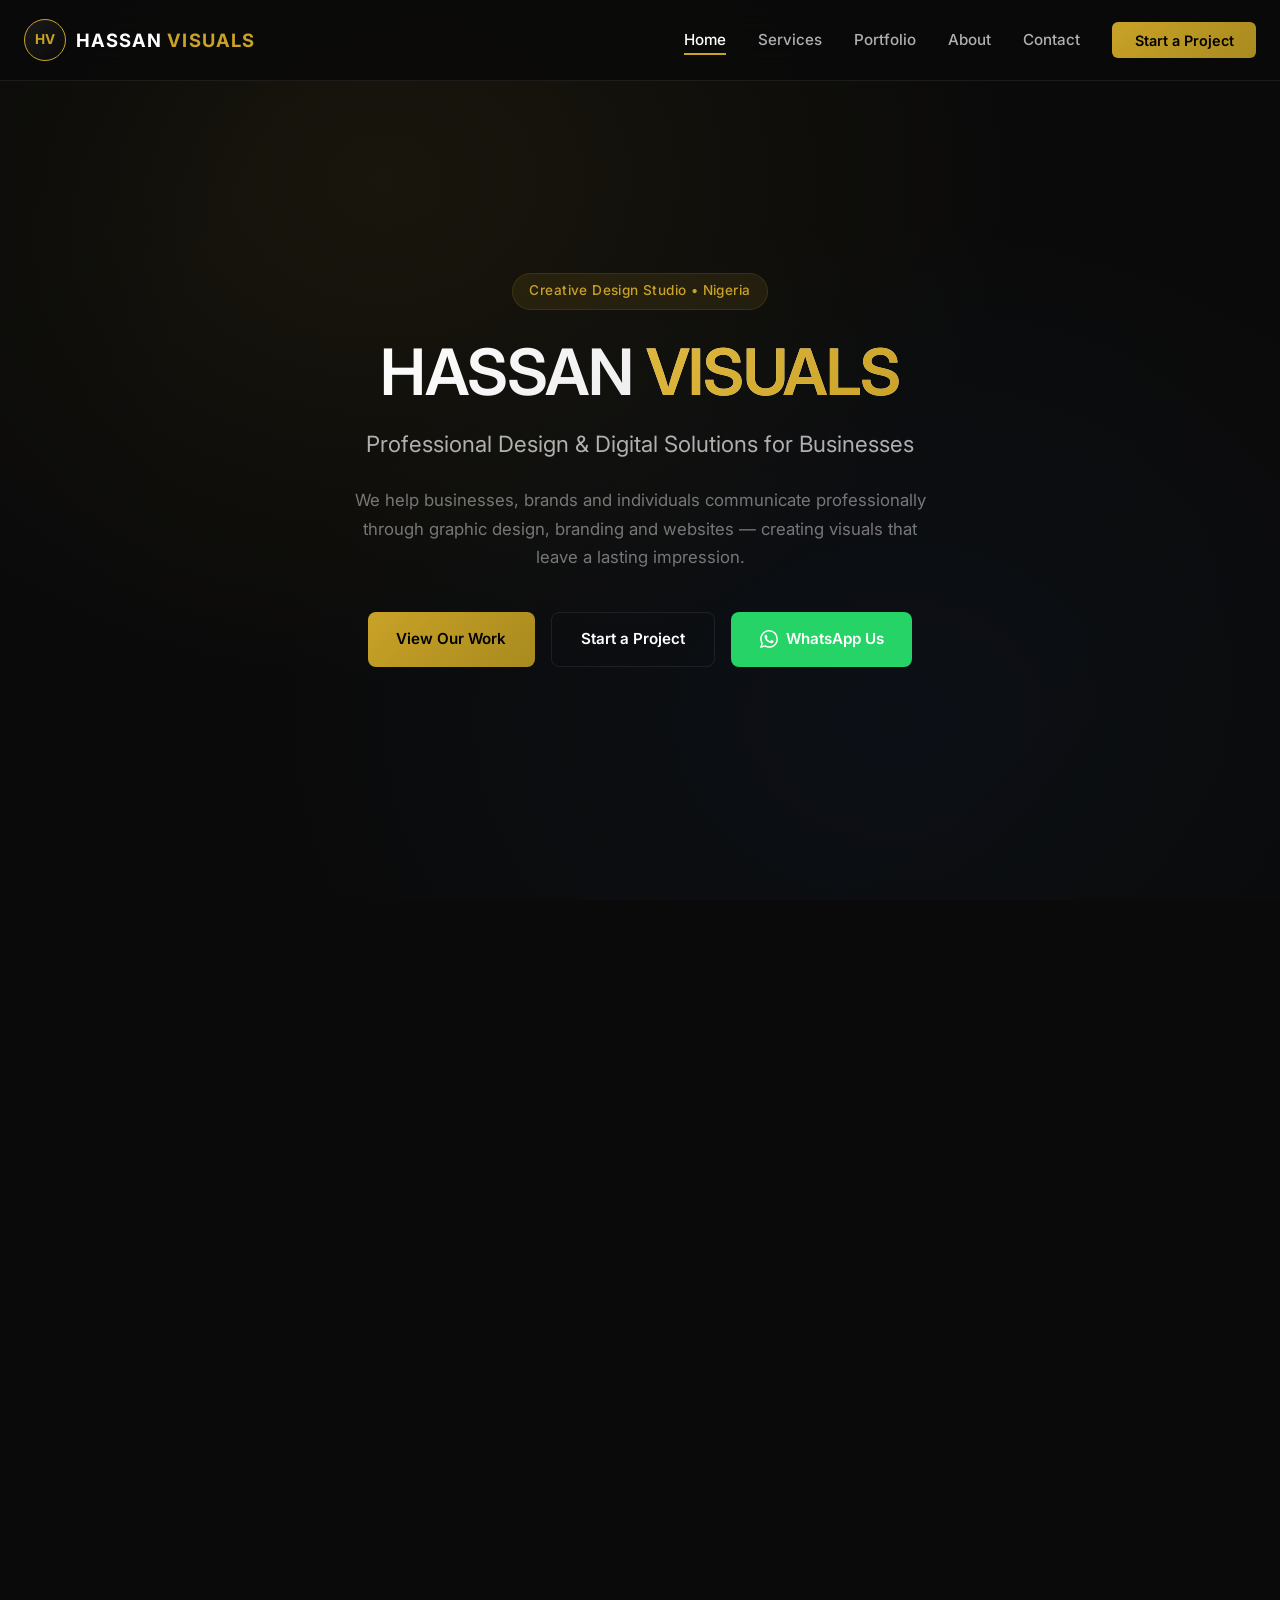
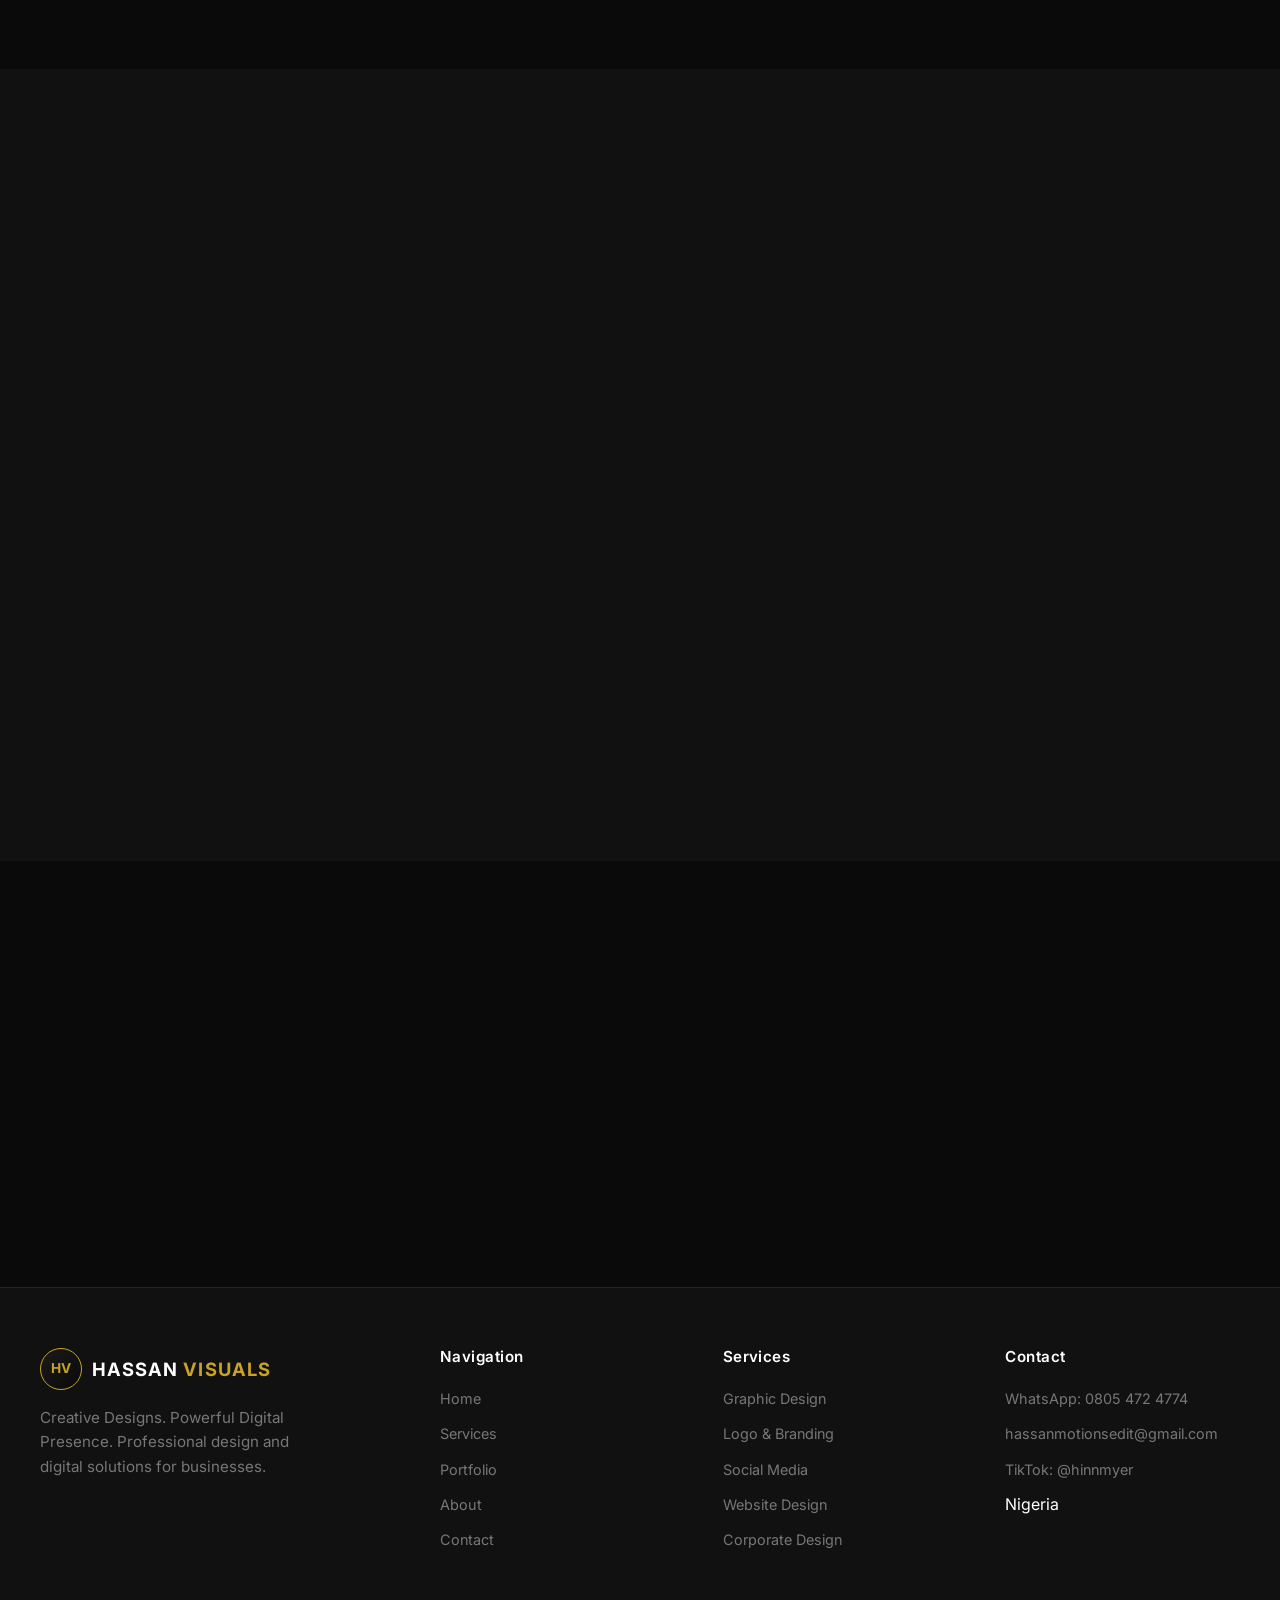
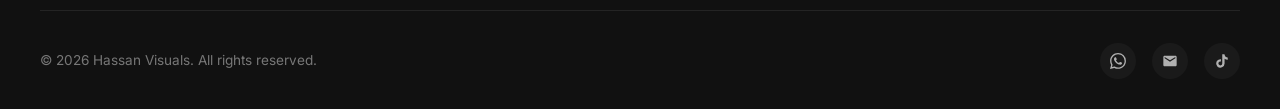
==== commit 2832f070: "Add files via upload" ====
--- a/index.html
+++ b/index.html
@@ -108,32 +108,23 @@
       </div>
       <div class="portfolio-grid">
         <div class="portfolio-item fade-up">
-          <div class="placeholder-img" style="height: 100%;">
-            <svg viewBox="0 0 24 24" fill="none" stroke="currentColor" stroke-width="1.5"><rect x="3" y="3" width="18" height="18" rx="2"/><circle cx="8.5" cy="8.5" r="1.5"/><path d="M21 15l-5-5L5 21"/></svg>
-            <span>Brand Identity Project</span>
-          </div>
+          <img src="assets/logo-circle-hv.jpg" alt="HV Brand Logo" style="width:100%;height:100%;object-fit:cover;">
           <div class="portfolio-overlay">
-            <h3>Brand Identity Suite</h3>
+            <h3>HV Brand Logo</h3>
             <span class="category">Logo & Branding</span>
           </div>
         </div>
         <div class="portfolio-item fade-up">
-          <div class="placeholder-img" style="height: 100%;">
-            <svg viewBox="0 0 24 24" fill="none" stroke="currentColor" stroke-width="1.5"><rect x="3" y="3" width="18" height="18" rx="2"/><circle cx="8.5" cy="8.5" r="1.5"/><path d="M21 15l-5-5L5 21"/></svg>
-            <span>Social Media Campaign</span>
-          </div>
+          <img src="assets/ivy-admissions.jpg" alt="School Admissions Flyer" style="width:100%;height:100%;object-fit:cover;">
           <div class="portfolio-overlay">
-            <h3>Social Media Campaign</h3>
-            <span class="category">Social Media</span>
+            <h3>School Admissions Flyer</h3>
+            <span class="category">Graphic Design</span>
           </div>
         </div>
         <div class="portfolio-item fade-up">
-          <div class="placeholder-img" style="height: 100%;">
-            <svg viewBox="0 0 24 24" fill="none" stroke="currentColor" stroke-width="1.5"><rect x="3" y="3" width="18" height="18" rx="2"/><circle cx="8.5" cy="8.5" r="1.5"/><path d="M21 15l-5-5L5 21"/></svg>
-            <span>Corporate Materials</span>
-          </div>
+          <img src="assets/business-cards-hv.jpg" alt="Business Cards" style="width:100%;height:100%;object-fit:cover;">
           <div class="portfolio-overlay">
-            <h3>Corporate Design Package</h3>
+            <h3>Premium Business Cards</h3>
             <span class="category">Corporate Design</span>
           </div>
         </div>
